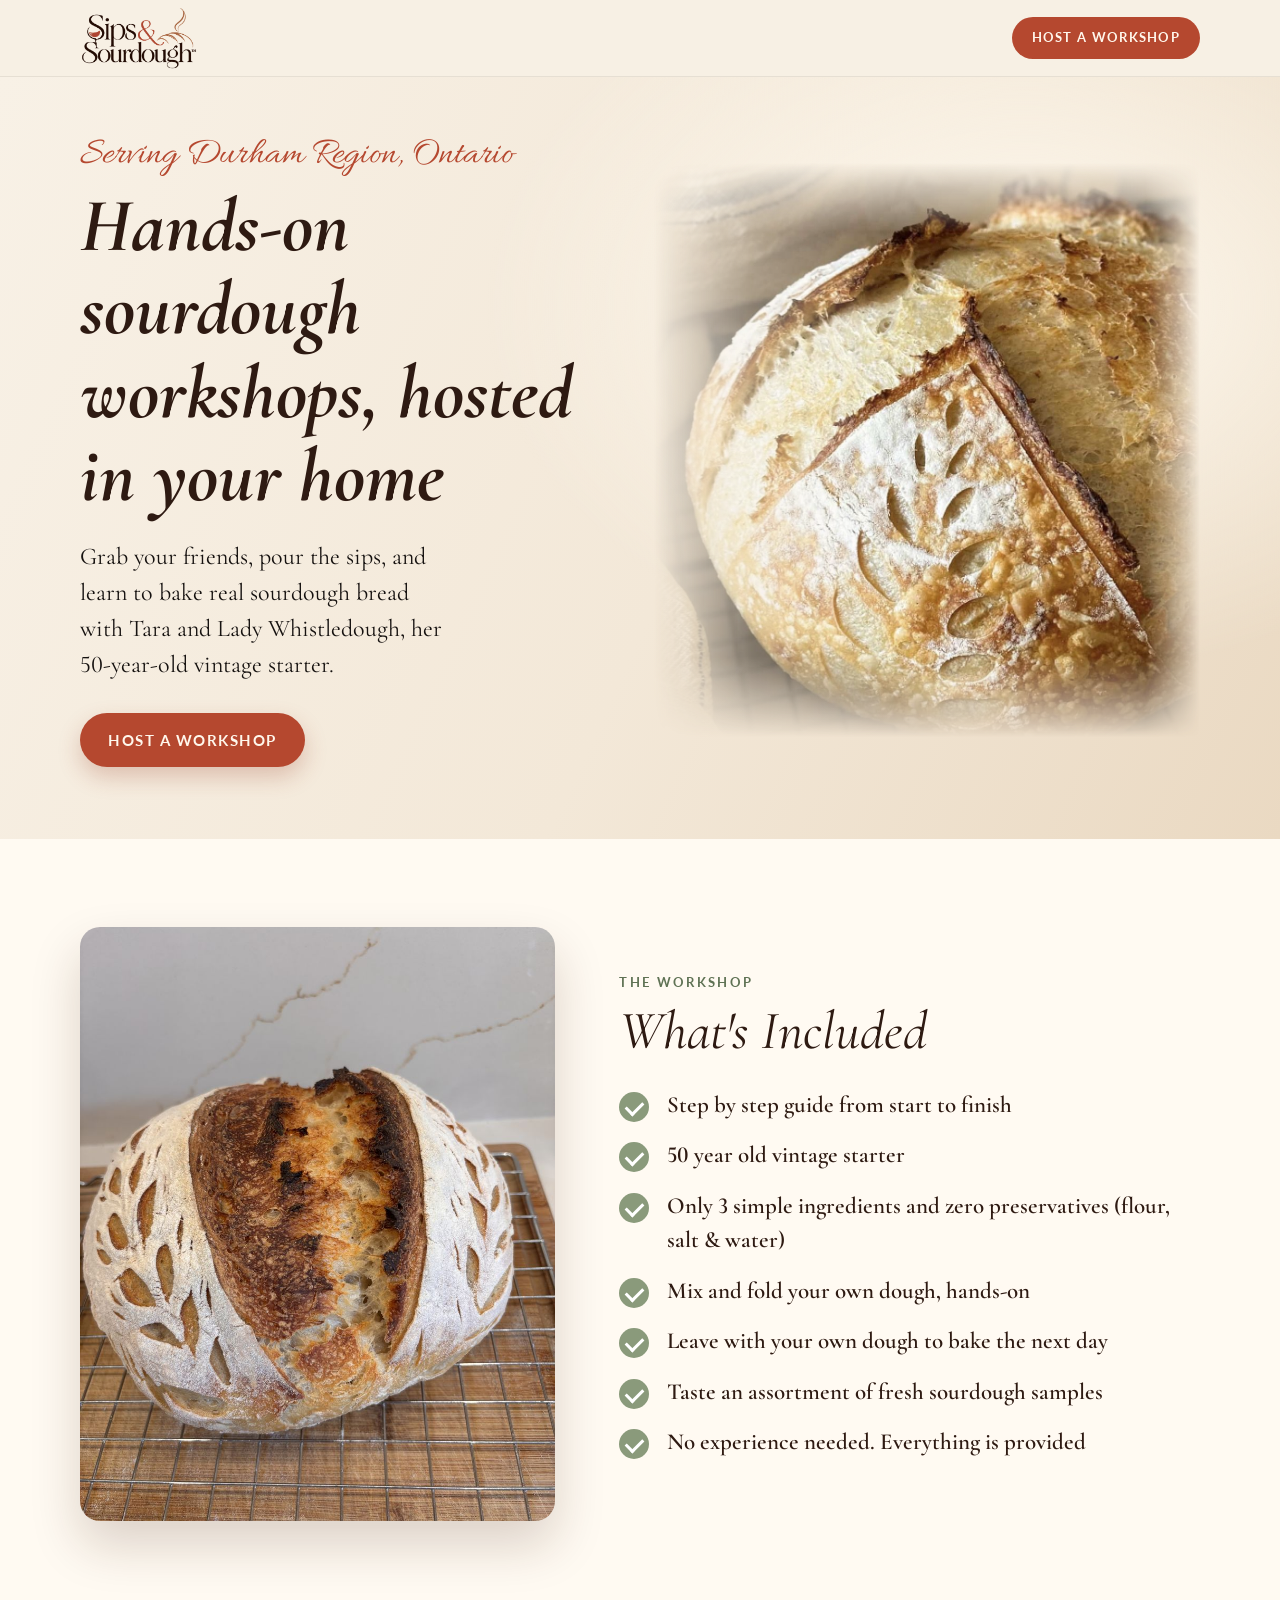
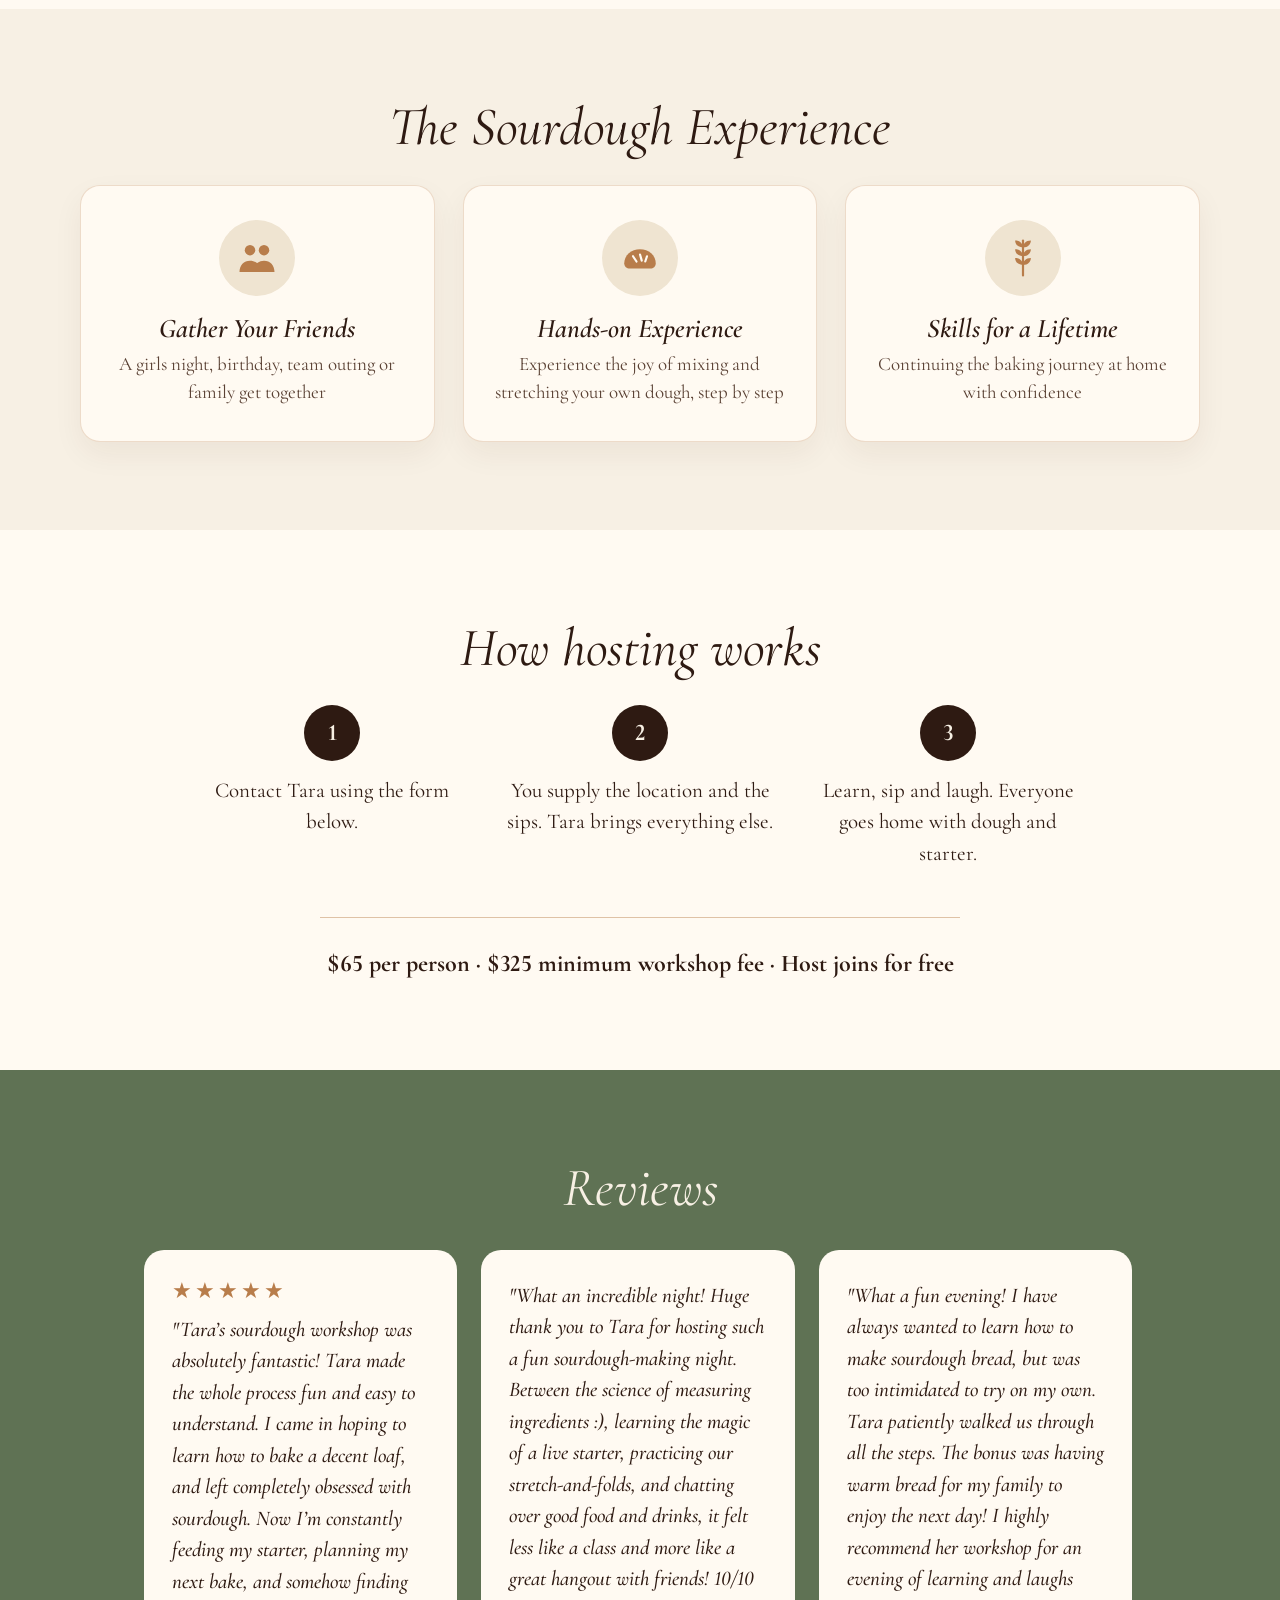
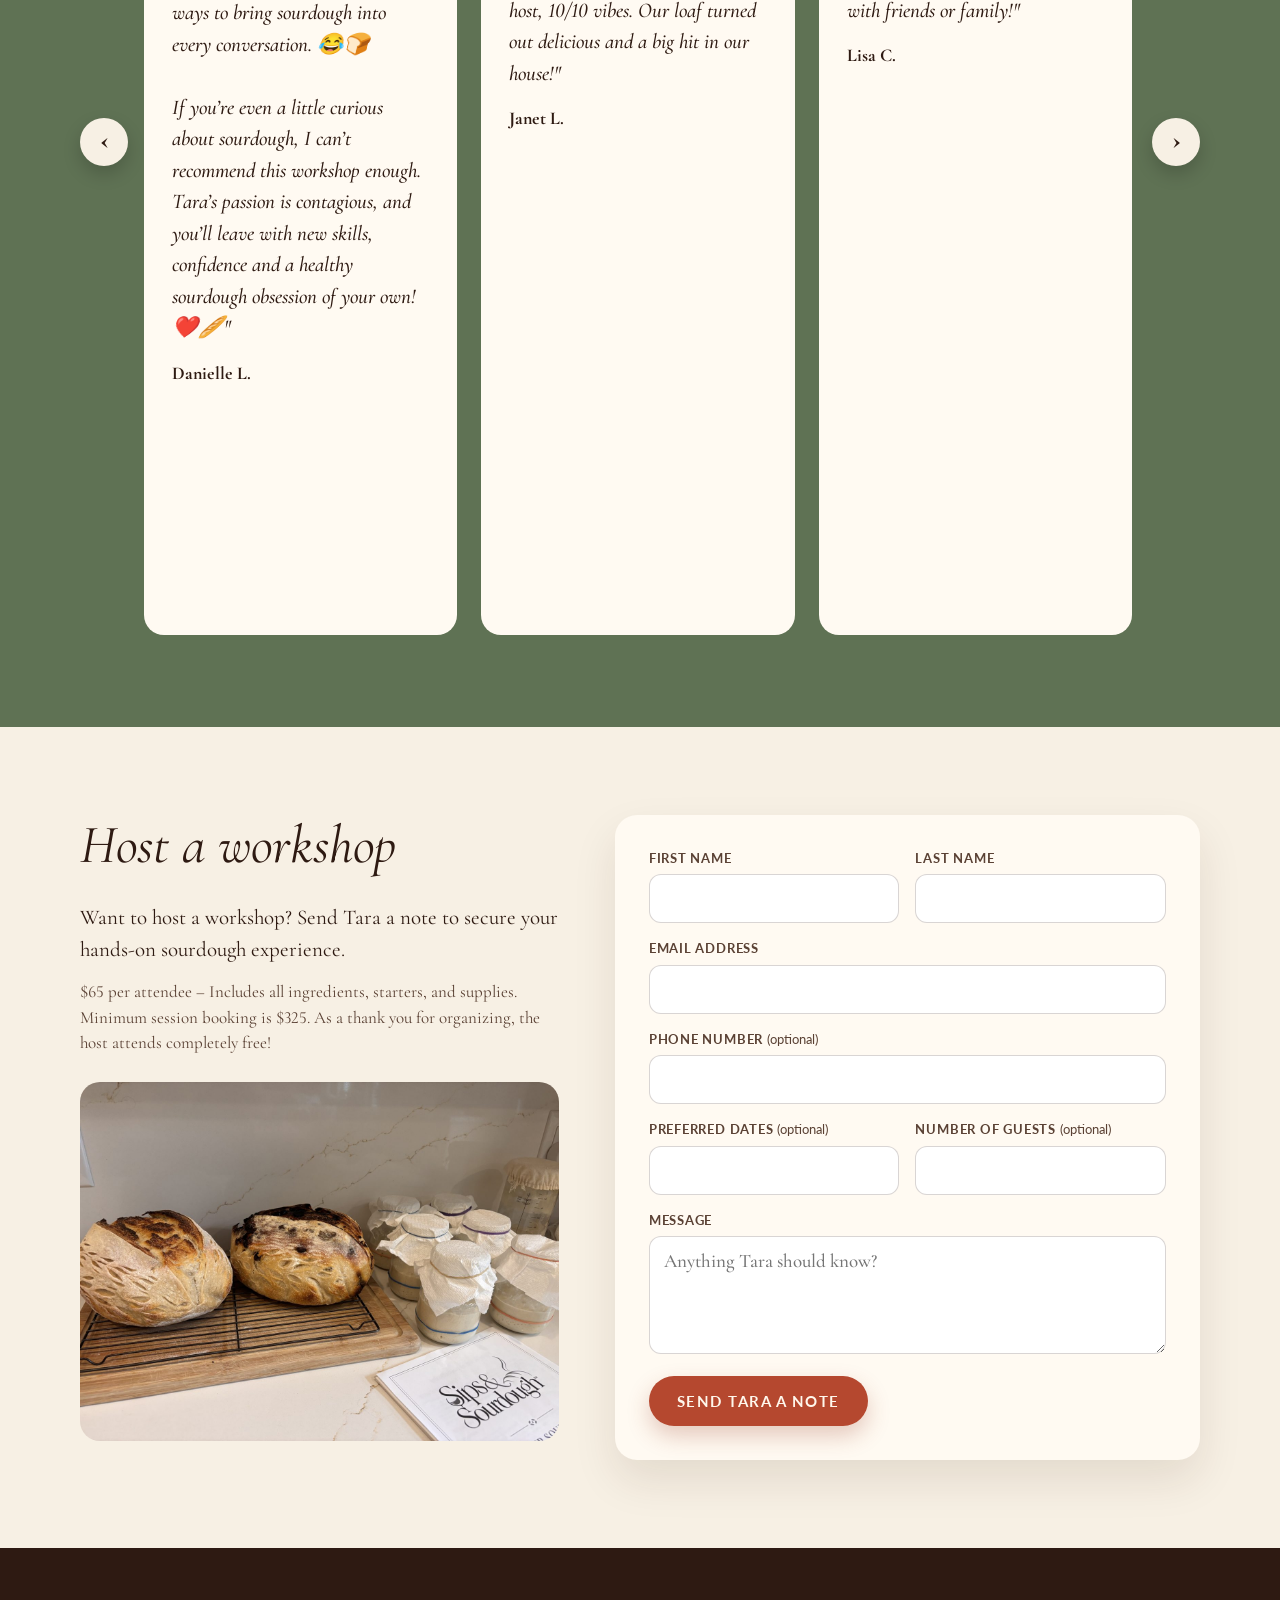
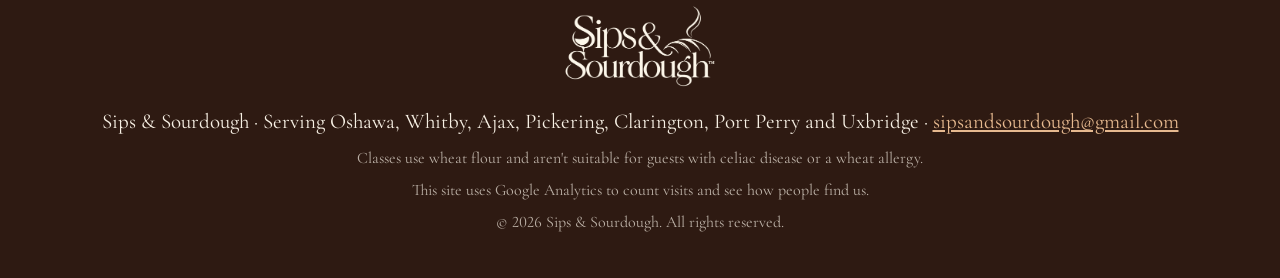
==== index.html @ df7e32af "Hero headline in bold Cormorant Garamond italic Co-Authored-By: Claude Opus 5.5 <noreply@anthropic.c" ====
<!doctype html>
<html lang="en-CA">
<head>
<meta charset="utf-8">
<meta name="viewport" content="width=device-width, initial-scale=1">
<title>Sips &amp; Sourdough | Sourdough Workshops in Durham Region, Ontario</title>
<meta name="description" content="Hands-on beginner sourdough workshops hosted in your home, serving Durham Region, Ontario. Gather your friends, pour the sips, and bake real sourdough with Tara and Lady Whistledough, her 50-year-old starter.">
<meta property="og:title" content="Sips & Sourdough">
<meta property="og:description" content="Hands-on sourdough workshops, hosted in your home. Serving Durham Region, Ontario.">
<meta property="og:image" content="https://sipsandsourdough.com/img/hero-loaf.jpg">
<!-- Google Analytics -->
<script async src="https://www.googletagmanager.com/gtag/js?id=G-RY17WYKV0E"></script>
<script>
  window.dataLayer = window.dataLayer || [];
  function gtag(){dataLayer.push(arguments);}
  gtag('js', new Date());
  gtag('config', 'G-RY17WYKV0E');
</script>
<link rel="icon" href="img/favicon.png">
<link rel="preconnect" href="https://fonts.googleapis.com">
<link rel="preconnect" href="https://fonts.gstatic.com" crossorigin>
<link href="https://fonts.googleapis.com/css2?family=Caveat:wght@600;700&family=Cormorant+Garamond:ital,wght@0,400;0,500;0,600;0,700;1,400;1,500;1,600;1,700&family=Lato:wght@400;700&family=Allura&family=Parisienne&display=swap" rel="stylesheet">
<link rel="stylesheet" href="style.css">
</head>
<body>

<header class="top">
  <div class="wrap top-in">
    <a href="#" class="brand"><img src="img/logo.png" alt="Sips &amp; Sourdough"></a>
    <a href="#host" class="btn btn-sm">Host a workshop</a>
  </div>
</header>

<main>
  <!-- Hero -->
  <section class="hero">
    <div class="wrap hero-in">
      <div class="hero-copy">
        <p class="script serving">Serving Durham Region, Ontario</p>
        <h1>Hands-on sourdough workshops, hosted in your home</h1>
        <p class="lede">Grab your friends, pour the sips, and learn to bake real sourdough bread with Tara and Lady Whistledough, her 50-year-old vintage starter.</p>
        <div class="hero-cta">
          <a href="#host" class="btn">Host a workshop</a>
        </div>
      </div>
      <div class="hero-photo">
        <img src="img/hero-loaf.jpg" alt="A scored sourdough loaf on a linen towel">
      </div>
    </div>
  </section>

  <!-- What's Included -->
  <section class="band">
    <div class="wrap split">
      <div class="split-photo"><img src="img/whats-included.jpg" alt="Freshly baked sourdough loaf with wheat scoring on a cooling rack" loading="lazy"></div>
      <div>
        <p class="kicker">The workshop</p>
        <h2>What's Included</h2>
        <ul class="checks">
          <li>Step by step guide from start to finish</li>
          <li>50 year old vintage starter</li>
          <li>Only 3 simple ingredients and zero preservatives (flour, salt &amp; water)</li>
          <li>Mix and fold your own dough, hands-on</li>
          <li>Leave with your own dough to bake the next day</li>
          <li>Taste an assortment of fresh sourdough samples</li>
          <li>No experience needed. Everything is provided</li>
        </ul>
      </div>
    </div>
  </section>

  <!-- The Sourdough Experience -->
  <section class="take">
    <div class="wrap">
      <h2 class="center">The Sourdough Experience</h2>
      <div class="cards">
        <article class="card">
          <div class="ico" aria-hidden="true">
            <svg viewBox="0 0 48 48"><circle cx="16" cy="15" r="6"/><circle cx="32" cy="15" r="6"/><path d="M4 40c0-8 5-13 12-13s12 5 12 13zM20 40c0-8 5-13 12-13s12 5 12 13z"/></svg>
          </div>
          <h3>Gather Your Friends</h3>
          <p>A girls night, birthday, team outing or family get together</p>
        </article>
        <article class="card">
          <div class="ico" aria-hidden="true">
            <svg viewBox="0 0 48 48"><path d="M6 30c0-9 8-16 18-16s18 7 18 16c0 4-3 6-6 6H12c-3 0-6-2-6-6z"/><path d="M16 22l4 6M24 20l2 7M32 22l-2 6" class="cut"/></svg>
          </div>
          <h3>Hands-on Experience</h3>
          <p>Experience the joy of mixing and stretching your own dough, step by step</p>
        </article>
        <article class="card">
          <div class="ico" aria-hidden="true">
            <svg viewBox="0 0 48 48"><path d="M24 4v40" class="cut"/><path d="M24 12c-6 0-9-4-9-8 6 0 9 4 9 8zm0 0c6 0 9-4 9-8-6 0-9 4-9 8zM24 22c-6 0-9-4-9-8 6 0 9 4 9 8zm0 0c6 0 9-4 9-8-6 0-9 4-9 8zM24 32c-6 0-9-4-9-8 6 0 9 4 9 8zm0 0c6 0 9-4 9-8-6 0-9 4-9 8z"/></svg>
          </div>
          <h3>Skills for a Lifetime</h3>
          <p>Continuing the baking journey at home with confidence</p>
        </article>
      </div>
    </div>
  </section>

  <!-- How hosting works -->
  <section class="band">
    <div class="wrap">
      <h2 class="center">How hosting works</h2>
      <ol class="steps steps-3">
        <li><span class="n">1</span><p>Contact Tara using the form below.</p></li>
        <li><span class="n">2</span><p>You supply the location and the sips. Tara brings everything else.</p></li>
        <li><span class="n">3</span><p>Learn, sip and laugh. Everyone goes home with dough and starter.</p></li>
      </ol>
      <p class="price-line">$65 per person · $325 minimum workshop fee · Host joins for free</p>
    </div>
  </section>

  <!-- Reviews -->
  <section class="reviews">
    <div class="wrap">
      <h2 class="center">Reviews</h2>
      <div class="carousel">
        <button class="car-btn prev" type="button" aria-label="Previous reviews">&#8249;</button>
        <div class="quotes" tabindex="0" aria-label="Reviews, scroll sideways for more">
          <figure><div class="stars" role="img" aria-label="5 out of 5 stars">★★★★★</div><blockquote>"Tara’s sourdough workshop was absolutely fantastic! Tara made the whole process fun and easy to understand. I came in hoping to learn how to bake a decent loaf, and left completely obsessed with sourdough. Now I’m constantly feeding my starter, planning my next bake, and somehow finding ways to bring sourdough into every conversation. 😂🍞<br><br>If you’re even a little curious about sourdough, I can’t recommend this workshop enough. Tara’s passion is contagious, and you’ll leave with new skills, confidence and a healthy sourdough obsession of your own! ❤️🥖"</blockquote><figcaption>Danielle L.</figcaption></figure>
          <figure><blockquote>"What an incredible night! Huge thank you to Tara for hosting such a fun sourdough-making night. Between the science of measuring ingredients :), learning the magic of a live starter, practicing our stretch-and-folds, and chatting over good food and drinks, it felt less like a class and more like a great hangout with friends! 10/10 host, 10/10 vibes. Our loaf turned out delicious and a big hit in our house!"</blockquote><figcaption>Janet L.</figcaption></figure>
          <figure><blockquote>"What a fun evening! I have always wanted to learn how to make sourdough bread, but was too intimidated to try on my own. Tara patiently walked us through all the steps. The bonus was having warm bread for my family to enjoy the next day! I highly recommend her workshop for an evening of learning and laughs with friends or family!"</blockquote><figcaption>Lisa C.</figcaption></figure>
          <figure><blockquote>"Tara introduced me to sourdough, and now I’m officially hooked! 🍞❤️ I’ve never been someone who particularly enjoyed cooking or baking, but Tara has a way of making sourdough feel easy, approachable, and so much fun! I recently had Tara host a Sips &amp; Sourdough workshop for my VW friends, and she was absolutely fantastic! She was knowledgeable, patient, engaging, and made the entire experience enjoyable for everyone. We learned so much, had lots of laughs, and left feeling excited to get baking! I can’t say enough great things about Tara and her workshops. If you’re looking for a fun, unique experience with friends, I highly recommend Sips &amp; Sourdough! Whether you’re a complete beginner or already love baking, Tara makes it an experience you won’t forget. Thank you, Tara, for introducing me to a new passion and sharing your love of sourdough with us! 💕🥖"</blockquote><figcaption>Jen K.</figcaption></figure>
          <figure><blockquote>"Tara is an amazing instructor, and taught us very well how to make sourdough bread!! She came to my house very well prepared with all the necessary ingredients, and was super patient walking us through the steps. To make it even better, we all loved the outcome of our sourdough bread! I will be making this weekly now. No more store bought bread! Thank you so much Tara!!"</blockquote><figcaption>Nadine G.</figcaption></figure>
        </div>
        <button class="car-btn next" type="button" aria-label="Next reviews">&#8250;</button>
      </div>
    </div>
  </section>

  <!-- Contact -->
  <section class="host" id="host">
    <div class="wrap host-in">
      <div class="host-copy">
        <h2>Host a workshop</h2>
        <p>Want to host a workshop? Send Tara a note to secure your hands-on sourdough experience.</p>
        <p class="fine">$65 per attendee – Includes all ingredients, starters, and supplies. Minimum session booking is $325. As a thank you for organizing, the host attends completely free!</p>
        <img class="host-photo" src="img/loaves-and-starters.jpg" alt="Two fresh sourdough loaves on a cooling rack beside jars of starter and a Sips &amp; Sourdough booklet" loading="lazy">
      </div>
      <form class="form" action="https://formsubmit.co/sipsandsourdough@gmail.com" method="POST">
        <input type="hidden" name="_subject" value="New workshop request from the website">
        <input type="hidden" name="_template" value="table">
        <input type="hidden" name="_next" value="https://sipsandsourdough.com/thanks.html">
        <input type="text" name="_honey" class="hp" tabindex="-1" autocomplete="off">
        <div class="row">
          <label>First name<input name="First name" maxlength="50" required autocomplete="given-name"></label>
          <label>Last name<input name="Last name" maxlength="50" required autocomplete="family-name"></label>
        </div>
        <label>Email address<input type="email" name="email" maxlength="100" required autocomplete="email"></label>
        <label><span>Phone number <em>(optional)</em></span><input type="tel" name="Phone" maxlength="20" autocomplete="tel"></label>
        <div class="row">
          <label><span>Preferred dates <em>(optional)</em></span><input type="text" name="Preferred dates" maxlength="100"></label>
          <label><span>Number of guests <em>(optional)</em></span><input type="text" name="Guests" maxlength="20" inputmode="numeric"></label>
        </div>
        <label>Message<textarea name="Message" maxlength="1000" rows="4" placeholder="Anything Tara should know?"></textarea></label>
        <button class="btn" type="submit">Send Tara a note</button>
      </form>
    </div>
  </section>
</main>

<footer class="foot">
  <div class="wrap foot-in">
    <img src="img/logo.png" alt="Sips &amp; Sourdough" class="foot-logo">
    <p>Sips &amp; Sourdough · Serving Oshawa, Whitby, Ajax, Pickering, Clarington, Port Perry and Uxbridge · <a href="mailto:sipsandsourdough@gmail.com">sipsandsourdough@gmail.com</a></p>
    <p class="fine">Classes use wheat flour and aren't suitable for guests with celiac disease or a wheat allergy.</p>
    <p class="fine">This site uses Google Analytics to count visits and see how people find us.</p>
    <p class="fine">© 2026 Sips &amp; Sourdough. All rights reserved.</p>
  </div>
</footer>

<script>
(function () {
  var track = document.querySelector('.quotes');
  if (!track) return;
  var prev = document.querySelector('.car-btn.prev'), next = document.querySelector('.car-btn.next');
  function step() { return track.clientWidth + 24; }
  function atEnd() { return track.scrollLeft + track.clientWidth >= track.scrollWidth - 4; }
  function go(dir) {
    if (dir > 0 && atEnd()) track.scrollTo({ left: 0, behavior: 'smooth' });
    else if (dir < 0 && track.scrollLeft <= 4) track.scrollTo({ left: track.scrollWidth, behavior: 'smooth' });
    else track.scrollBy({ left: dir * step(), behavior: 'smooth' });
  }
  prev.addEventListener('click', function () { go(-1); });
  next.addEventListener('click', function () { go(1); });

  // Gentle auto-advance; pauses while someone is reading or touching it
  if (window.matchMedia('(prefers-reduced-motion: reduce)').matches) return;
  var paused = false, timer = setInterval(function () { if (!paused && !document.hidden) go(1); }, 15000);
  var box = track.parentNode;
  ['mouseenter', 'focusin', 'touchstart'].forEach(function (e) { box.addEventListener(e, function () { paused = true; }, { passive: true }); });
  ['mouseleave', 'focusout'].forEach(function (e) { box.addEventListener(e, function () { paused = false; }); });
  box.addEventListener('touchend', function () { setTimeout(function () { paused = false; }, 8000); }, { passive: true });
})();
</script>

</body>
</html>
---- style.css ----
:root {
  --cream: #f7f0e4;
  --cream-deep: #efe4d1;
  --paper: #fffaf2;
  --choc: #2e1a12;
  --choc-soft: #5a4134;
  --terracotta: #b5482f;
  --terracotta-dark: #963a25;
  --copper: #b87d4b;
  --sage: #8a9a7b;
  --sage-deep: #5f7254;
  --serif: "Cormorant Garamond", Georgia, serif;
  --ink: #161210;
  --body: "Cormorant Garamond", Georgia, serif;
  --sans: "Lato", system-ui, sans-serif;
}
* { margin: 0; padding: 0; box-sizing: border-box; }
html { scroll-behavior: smooth; }
body { background: var(--cream); color: var(--choc); font-family: var(--body); font-size: 21px; line-height: 1.5; -webkit-font-smoothing: antialiased; font-variant-numeric: lining-nums; }
img { display: block; max-width: 100%; }
a { color: var(--terracotta); }
.wrap { width: min(1120px, 100% - 32px); margin-inline: auto; }

h1, h2, h3 { font-family: var(--serif); line-height: 1.1; color: var(--choc); }
h1 { font-family: "Cormorant Garamond", Georgia, serif; font-size: clamp(44px, 6.9vw, 76px); font-weight: 700; font-style: italic; letter-spacing: 0; }
h2 { font-size: clamp(38px, 5vw, 54px); font-weight: 400; font-style: italic; margin-bottom: 28px; }
h3 { font-size: 27px; font-weight: 600; font-style: italic; margin-bottom: 6px; }
.center { text-align: center; }
.kicker { font-family: var(--sans); font-weight: 700; font-size: 13px; letter-spacing: .18em; text-transform: uppercase; color: var(--sage-deep); margin-bottom: 8px; }
.script { font-family: "Parisienne", cursive; font-size: clamp(30px, 4vw, 40px); color: var(--terracotta); line-height: 1.2; margin-bottom: 6px; }
.fine { font-size: 17px; color: var(--choc-soft); }

.btn { display: inline-block; font-family: var(--sans); font-weight: 700; font-size: 15px; letter-spacing: .1em; text-transform: uppercase; text-decoration: none;
  background: var(--terracotta); color: #fff7ec; padding: 16px 28px; border-radius: 999px; border: 0; cursor: pointer;
  box-shadow: 0 10px 22px rgba(150,58,37,.25); transition: background .2s, transform .2s; }
.btn:hover { background: var(--terracotta-dark); transform: translateY(-1px); }
.btn-sm { padding: 11px 20px; font-size: 13px; box-shadow: none; }

/* header */
.top { position: sticky; top: 0; z-index: 10; background: rgba(247,240,228,.92); backdrop-filter: blur(8px); border-bottom: 1px solid rgba(46,26,18,.08); }
.top-in { display: flex; align-items: center; justify-content: space-between; height: 76px; }
.brand img { height: 64px; width: auto; }

/* hero */
.hero { background:
  radial-gradient(ellipse 60% 70% at 80% 30%, rgba(255,250,240,.95), rgba(255,250,240,0) 70%),
  linear-gradient(115deg, #f8f1e6 0%, #f3e8d8 55%, #ead9c2 100%); padding: 56px 0 72px; }
.hero-in { display: grid; grid-template-columns: 1.05fr 1fr; gap: 56px; align-items: center; }
.hero h1 { margin-bottom: 20px; }
.lede { font-size: 24px; font-weight: 400; color: var(--ink); max-width: 34ch; margin-bottom: 30px; }
.hero-cta { display: flex; align-items: center; gap: 18px; flex-wrap: wrap; }
.price-chip { font-family: var(--sans); font-size: 15px; color: var(--choc-soft); letter-spacing: .04em; }
.price-chip b { font-family: var(--serif); font-size: 26px; color: var(--terracotta); margin-right: 4px; }
.hero-photo img { width: 100%; aspect-ratio: 1 / 1.05; object-fit: cover; border-radius: 220px 220px 24px 24px; box-shadow: 0 30px 60px rgba(60,30,10,.22); }

/* bands */
.band, .take, .reviews, .host { padding: 88px 0; }
.band { background: var(--paper); }
.split { display: grid; grid-template-columns: .9fr 1.1fr; gap: 64px; align-items: center; }
.split-photo img { width: 100%; aspect-ratio: 4 / 5; object-fit: cover; border-radius: 20px; box-shadow: 0 24px 50px rgba(60,30,10,.18); }
.checks { list-style: none; }
.checks li { position: relative; padding-left: 48px; margin-bottom: 16px; font-size: 23px; font-weight: 600; }
.checks li::before { content: ""; position: absolute; left: 0; top: 4px; width: 30px; height: 30px; border-radius: 50%; background: var(--sage); }
.checks li::after { content: ""; position: absolute; left: 10px; top: 10px; width: 8px; height: 14px; border: solid #fff; border-width: 0 3px 3px 0; transform: rotate(45deg); }

/* take-home cards */
.cards { display: grid; grid-template-columns: repeat(3, 1fr); gap: 28px; }
.card { background: var(--paper); border-radius: 20px; padding: 34px 28px; text-align: center; border: 1px solid rgba(184,125,75,.25); box-shadow: 0 12px 30px rgba(60,30,10,.06); }
.card p { font-size: 19px; color: var(--choc-soft); }
.ico { width: 76px; height: 76px; margin: 0 auto 18px; border-radius: 50%; background: var(--cream-deep); display: grid; place-items: center; }
.ico svg { width: 42px; height: 42px; fill: var(--copper); }
.ico svg .cut { fill: none; stroke: var(--paper); stroke-width: 2.5; stroke-linecap: round; }
.ico svg path[d^="M24 4v40"] { stroke: var(--copper); }

/* steps */
.steps { list-style: none; display: grid; grid-template-columns: repeat(4, 1fr); gap: 24px; counter-reset: s; }
.steps li { text-align: center; padding: 0 6px; }
.steps .n { display: inline-grid; place-items: center; width: 56px; height: 56px; border-radius: 50%; background: var(--choc); color: var(--cream);
  font-family: var(--serif); font-weight: 700; font-size: 24px; margin-bottom: 14px; }
.steps p { font-size: 19px; color: var(--choc-soft); }
.pricing { margin: 56px auto 0; display: flex; align-items: center; justify-content: center; gap: 28px; flex-wrap: wrap; text-align: left; }
.pricing p { font-family: var(--serif); font-size: 26px; font-weight: 700; line-height: 1.3; }
.pricing p span { font-family: var(--body); font-size: 19px; font-weight: 500; color: var(--choc-soft); }
.badge { width: 132px; height: 132px; border-radius: 50%; background: var(--terracotta); color: #fff7ec; display: flex; flex-direction: column; align-items: center; justify-content: center;
  transform: rotate(-6deg); box-shadow: 0 14px 28px rgba(120,40,20,.3); outline: 5px solid rgba(181,72,47,.22); outline-offset: 5px; }
.badge .p { font-family: var(--serif); font-weight: 800; font-size: 48px; line-height: 1; }
.badge .t { font-family: var(--sans); font-weight: 700; font-size: 12px; letter-spacing: .16em; text-transform: uppercase; margin-top: 4px; }

/* reviews */
.reviews { background: var(--sage-deep); }
.reviews h2, .reviews .kicker { color: var(--cream); }
.quotes { display: grid; grid-template-columns: repeat(3, 1fr); gap: 24px; }
.quotes figure { background: var(--paper); border-radius: 20px; padding: 30px 28px; }
.quotes blockquote { font-size: 21px; font-style: italic; font-weight: 500; margin-bottom: 16px; }
.quotes figcaption { font-family: var(--serif); font-weight: 700; font-size: 18px; }
.sample { display: inline-block; margin-left: 8px; font-family: var(--sans); font-size: 11px; font-weight: 700; letter-spacing: .12em; text-transform: uppercase;
  color: var(--terracotta); border: 1px solid var(--terracotta); border-radius: 999px; padding: 2px 8px; vertical-align: middle; }

/* contact */
.host-in { display: grid; grid-template-columns: .9fr 1.1fr; gap: 56px; align-items: start; }
.host-copy p { margin-bottom: 14px; }
.host-photo { margin-top: 26px; width: 100%; aspect-ratio: 4 / 3; object-fit: cover; border-radius: 20px; }
.form { background: var(--paper); border-radius: 22px; padding: 34px; box-shadow: 0 20px 44px rgba(60,30,10,.1); display: grid; gap: 16px; }
.form .row { display: grid; grid-template-columns: 1fr 1fr; gap: 16px; }
.form label { display: grid; gap: 6px; font-family: var(--sans); font-size: 13px; font-weight: 700; letter-spacing: .06em; text-transform: uppercase; color: var(--choc-soft); }
.form label em { font-style: normal; font-weight: 400; text-transform: none; letter-spacing: 0; }
.form input, .form textarea { font: 500 19px var(--body); color: var(--choc); background: #fff; border: 1px solid rgba(46,26,18,.18); border-radius: 12px; padding: 12px 14px; width: 100%; }
.form input:focus, .form textarea:focus { outline: 2px solid var(--copper); border-color: transparent; }
.form .btn { justify-self: start; margin-top: 6px; }
.hp { display: none; }

/* footer */
.foot { background: var(--choc); color: var(--cream); padding: 56px 0 44px; text-align: center; }
.foot a { color: #e6b98f; }
.foot-logo { height: 84px; width: auto; margin: 0 auto 18px; filter: brightness(0) invert(.94) sepia(.2); }
.foot .fine { color: rgba(247,240,228,.7); margin-top: 8px; font-size: 16px; }

/* thanks page */
.thanks { min-height: 100vh; display: grid; place-items: center; text-align: center; padding: 40px 16px; }
.thanks img { height: 90px; width: auto; margin: 0 auto 20px; }
.thanks p { margin: 12px 0 26px; }

@media (max-width: 860px) {
  body { font-size: 19px; }
  .hero { padding: 32px 0 56px; }
  .hero-in, .split, .host-in { grid-template-columns: 1fr; gap: 36px; }
  .hero-photo { order: -1; }
  .hero-photo img { aspect-ratio: 4 / 3; border-radius: 140px 140px 20px 20px; }
  .split-photo img { aspect-ratio: 4 / 3; }
  .cards, .quotes { grid-template-columns: 1fr; }
  .steps { grid-template-columns: 1fr 1fr; gap: 32px 16px; }
  .band, .take, .reviews, .host { padding: 64px 0; }
  .brand img { height: 46px; }
  .top-in { height: 64px; }
}
@media (max-width: 480px) {
  .steps { grid-template-columns: 1fr; }
  .form { padding: 22px; }
  .form .row { grid-template-columns: 1fr; }
}
.steps-3 { grid-template-columns: repeat(3, 1fr); max-width: 900px; margin-inline: auto; }
.steps-3 p { font-size: 21px; color: var(--choc); }
.take .pricing { margin-top: 48px; }
.quotes figcaption .sample { margin: 0 8px 0 0; }
@media (max-width: 860px) { .steps-3 { grid-template-columns: 1fr; } }
.price-line { max-width: 640px; margin: 48px auto 0; padding-top: 28px; border-top: 1px solid rgba(184,125,75,.45); text-align: center;
  font-family: var(--serif); font-weight: 700; font-size: 24px; color: var(--choc); }
/* reviews carousel */
.carousel { position: relative; display: flex; align-items: center; gap: 16px; }
.carousel .quotes { flex: 1; min-width: 0; display: flex; gap: 24px; overflow-x: auto; scroll-snap-type: x mandatory; scrollbar-width: none; padding: 4px 2px; }
.carousel .quotes::-webkit-scrollbar { display: none; }
.carousel .quotes:focus-visible { outline: 2px solid var(--cream); outline-offset: 4px; border-radius: 22px; }
.carousel .quotes figure { flex: 0 0 calc((100% - 48px) / 3); scroll-snap-align: start; }
.car-btn { flex: none; width: 48px; height: 48px; border-radius: 50%; border: 0; cursor: pointer; background: var(--cream); color: var(--choc);
  font: 700 30px/1 var(--serif); display: grid; place-items: center; padding-bottom: 4px; box-shadow: 0 8px 18px rgba(0,0,0,.18); transition: background .2s, transform .2s; }
.car-btn:hover { background: #fff; transform: scale(1.06); }
@media (max-width: 860px) {
  .carousel .quotes figure { flex-basis: calc((100% - 24px) / 2); }
}
@media (max-width: 600px) {
  .carousel { gap: 8px; }
  .car-btn { width: 38px; height: 38px; font-size: 24px; }
  .carousel .quotes figure { flex-basis: 100%; }
}
.carousel .quotes figure { display: flex; flex-direction: column; }
.carousel .quotes blockquote { flex: 1; }
/* hero photo fades into the text side */
.hero-photo img { border-radius: 0; box-shadow: none; aspect-ratio: 1 / 1.05;
  -webkit-mask-image: linear-gradient(to right, transparent 0%, rgba(0,0,0,.55) 18%, #000 42%, #000 90%, transparent 100%), linear-gradient(to bottom, transparent 0%, #000 12%, #000 86%, transparent 100%);
  -webkit-mask-composite: source-in; mask-image: linear-gradient(to right, transparent 0%, rgba(0,0,0,.55) 18%, #000 42%, #000 90%, transparent 100%), linear-gradient(to bottom, transparent 0%, #000 12%, #000 86%, transparent 100%); mask-composite: intersect; }
.hero-in { gap: 0; }
.hero-copy { position: relative; z-index: 1; padding-right: 24px; }
@media (max-width: 860px) {
  .hero-photo img { aspect-ratio: 4 / 3; border-radius: 0;
    -webkit-mask-image: linear-gradient(to top, transparent 0%, rgba(0,0,0,.55) 18%, #000 45%); mask-image: linear-gradient(to top, transparent 0%, rgba(0,0,0,.55) 18%, #000 45%); }
  .hero-in { gap: 0; }
  .hero-copy { padding-right: 0; margin-top: -24px; }
  .hero { padding-top: 0; }
  .hero-photo { margin-inline: -16px; }
}
.quotes .stars { color: var(--copper); font-size: 22px; letter-spacing: 3px; line-height: 1; margin-bottom: 12px; }
.carousel .quotes blockquote { flex: 0 0 auto; }

.script.serving { font-family: "Allura", cursive; font-size: clamp(30px, 3.8vw, 38px); }
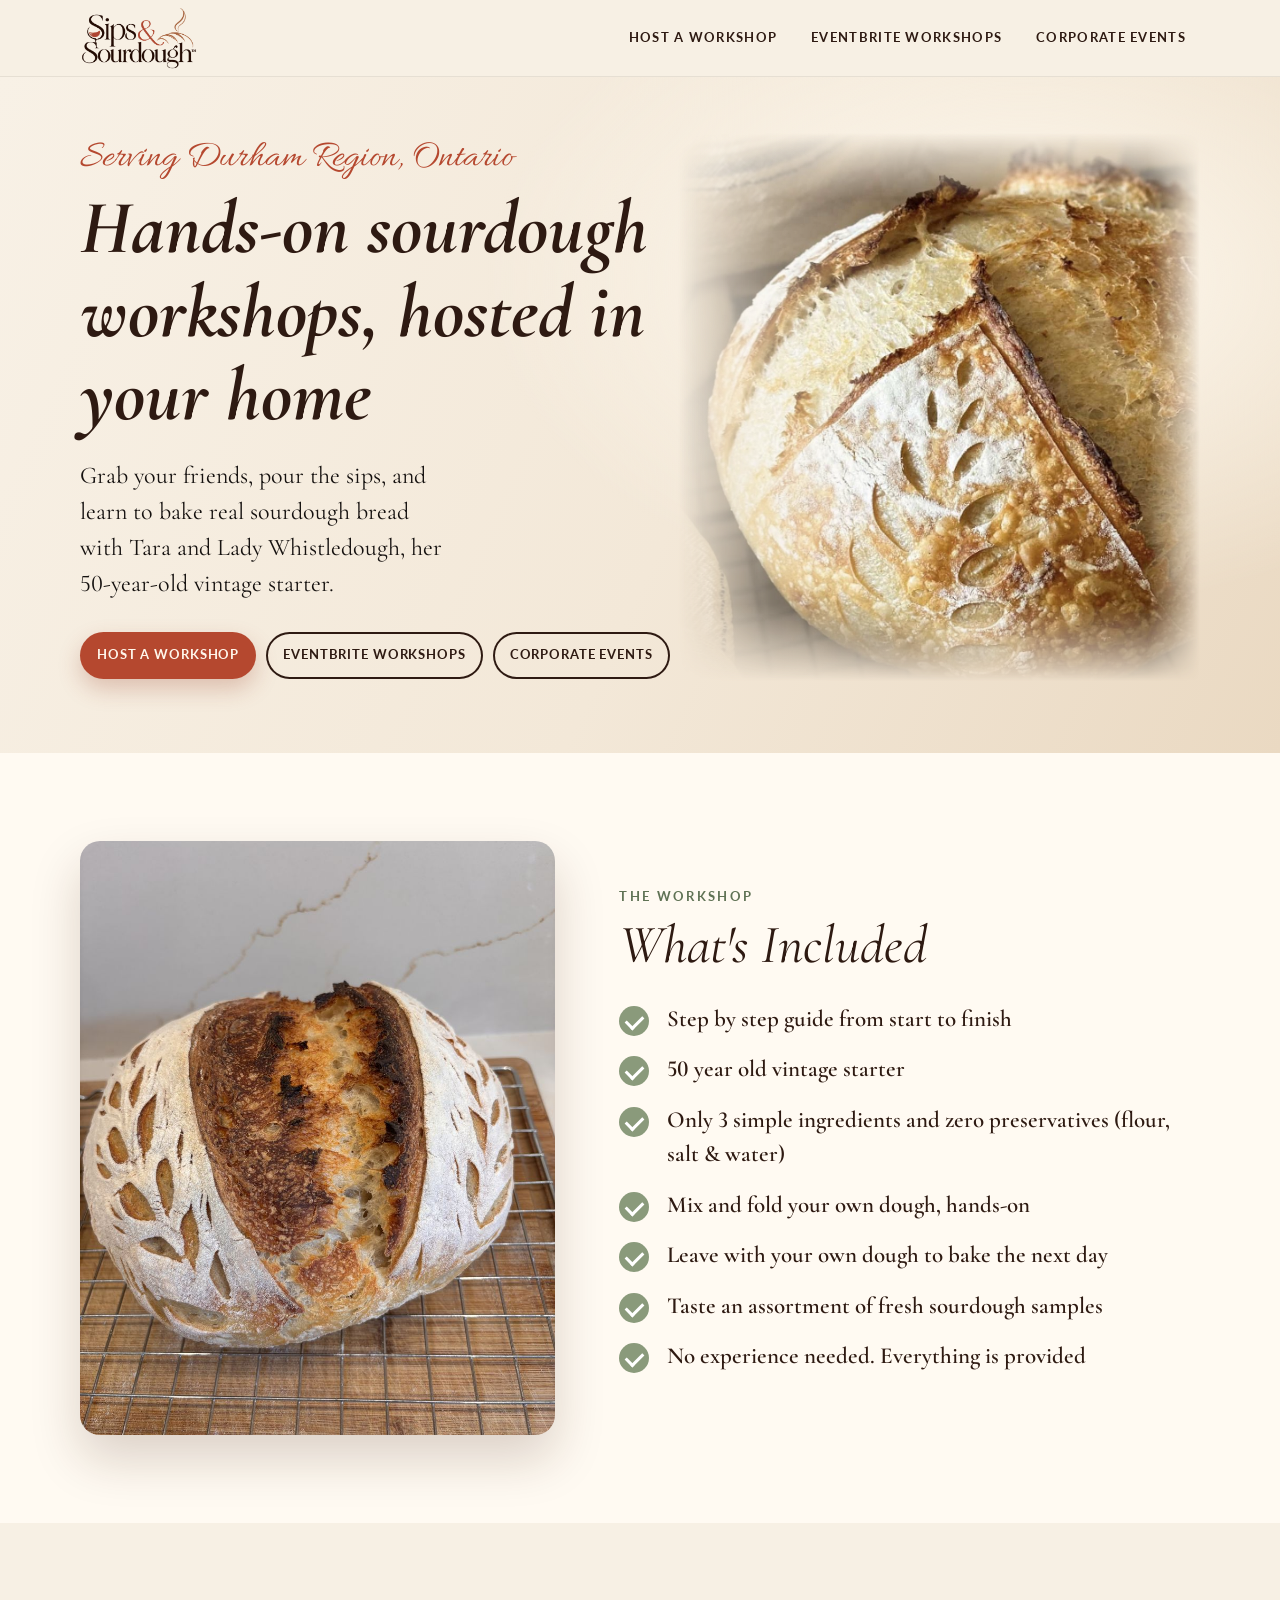
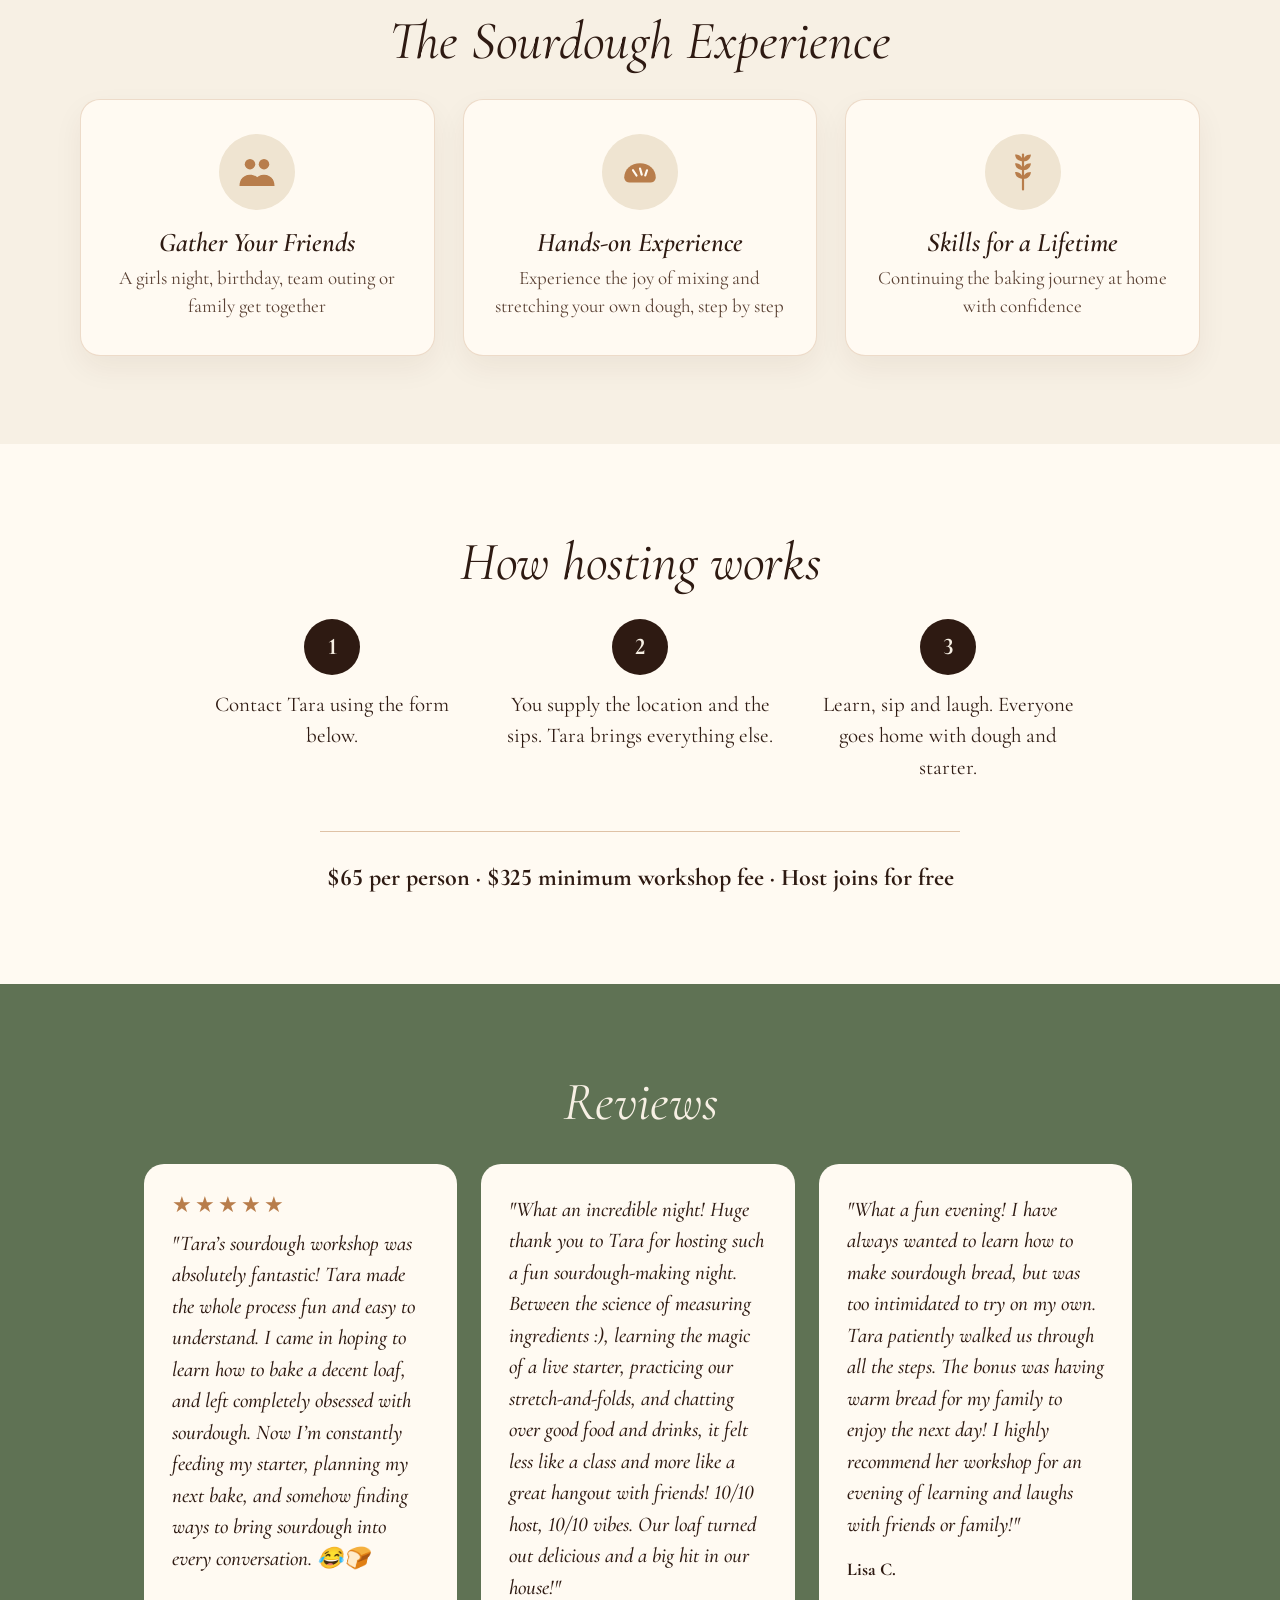
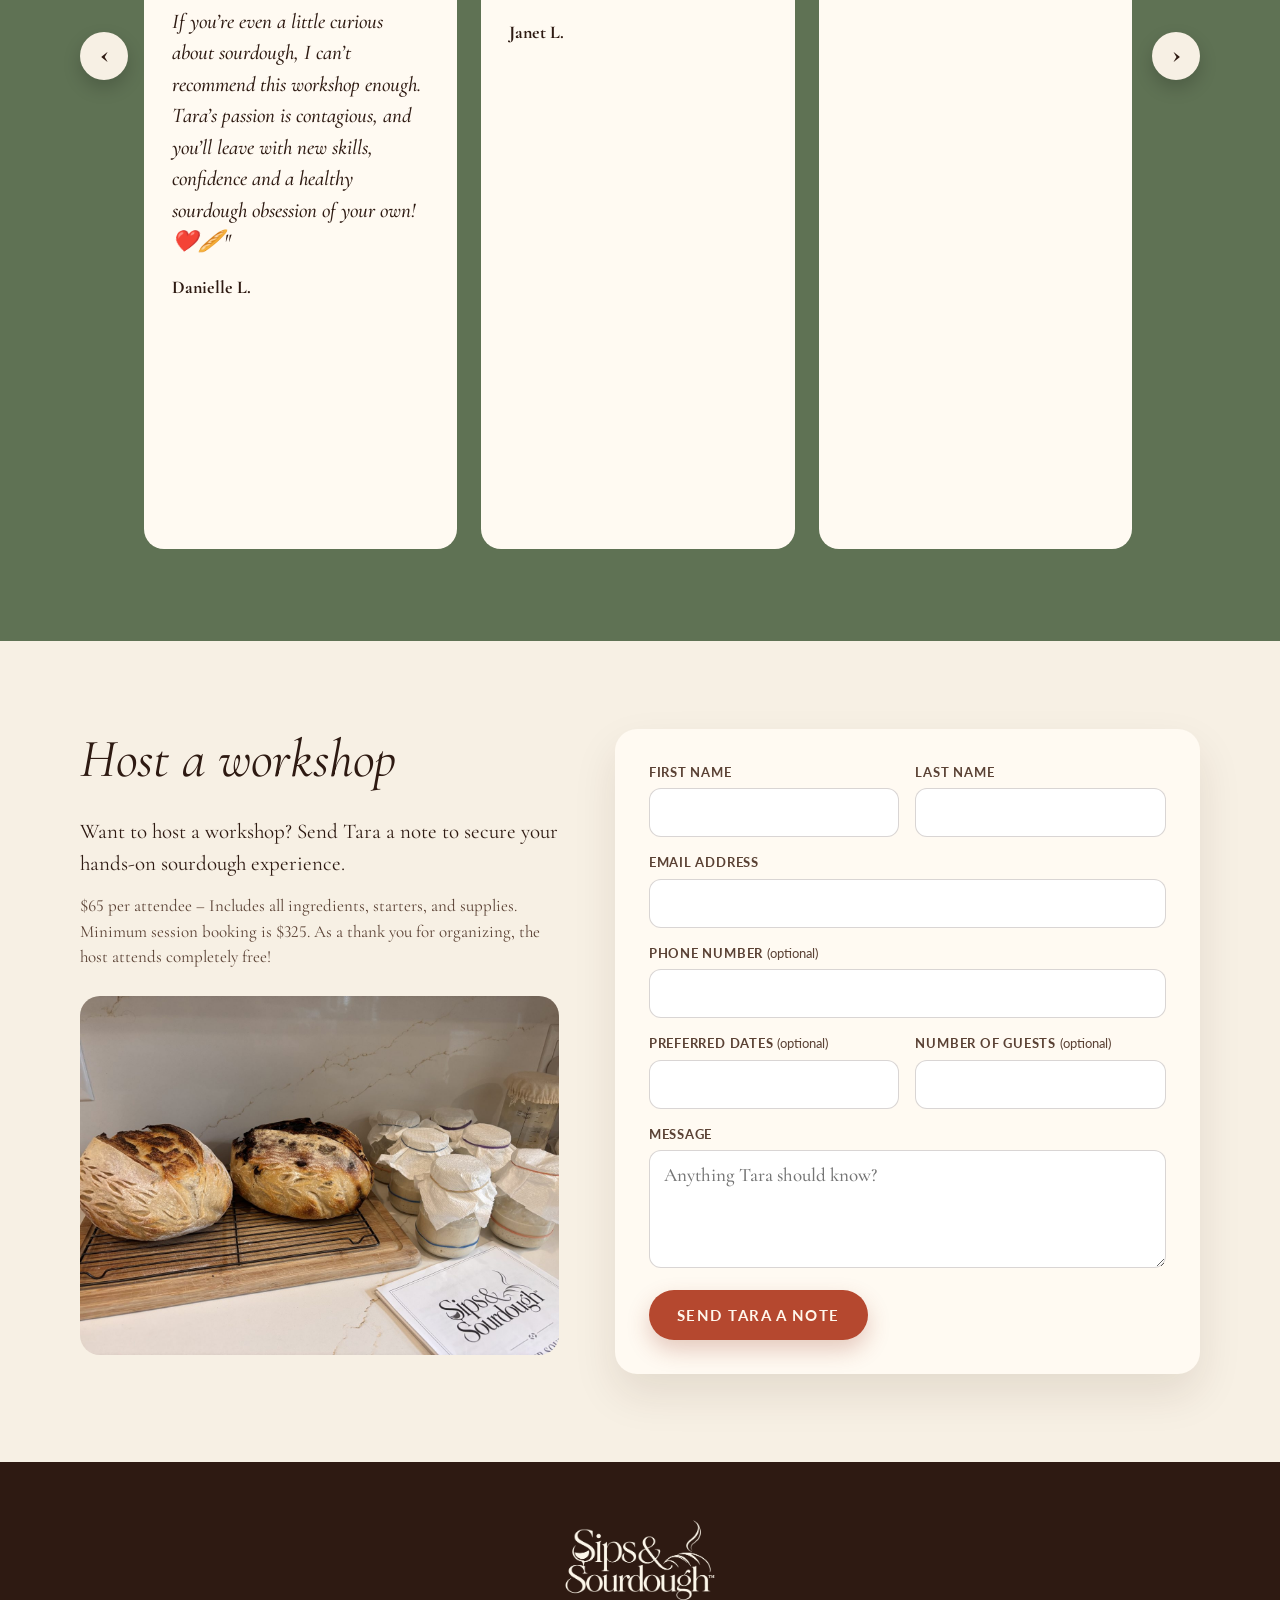
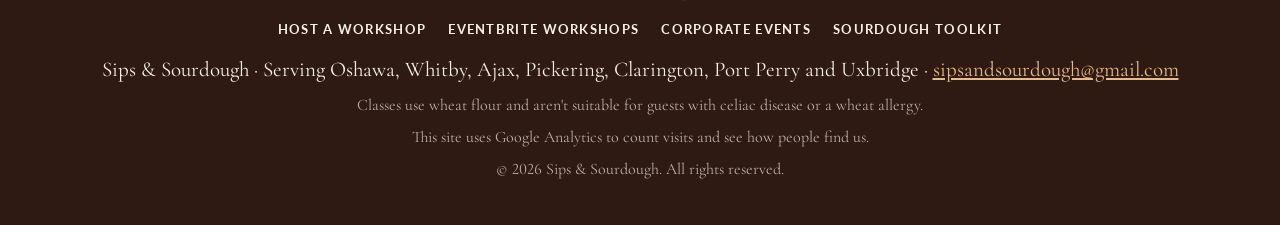
==== commit fce7caa6: "Add Eventbrite Workshops, Corporate Events and Sourdough Toolkit pages Main page gets a three-link m" ====
--- a/index.html
+++ b/index.html
@@ -26,8 +26,12 @@
 
 <header class="top">
   <div class="wrap top-in">
-    <a href="#" class="brand"><img src="img/logo.png" alt="Sips &amp; Sourdough"></a>
-    <a href="#host" class="btn btn-sm">Host a workshop</a>
+    <a href="index.html" class="brand"><img src="img/logo.png" alt="Sips &amp; Sourdough"></a>
+    <nav class="nav" aria-label="Main">
+      <a href="index.html#host">Host<span class="long"> a Workshop</span></a>
+      <a href="workshops.html">Eventbrite<span class="long"> Workshops</span></a>
+      <a href="corporate.html">Corporate<span class="long"> Events</span></a>
+    </nav>
   </div>
 </header>
 
@@ -39,8 +43,10 @@
         <p class="script serving">Serving Durham Region, Ontario</p>
         <h1>Hands-on sourdough workshops, hosted in your home</h1>
         <p class="lede">Grab your friends, pour the sips, and learn to bake real sourdough bread with Tara and Lady Whistledough, her 50-year-old vintage starter.</p>
-        <div class="hero-cta">
-          <a href="#host" class="btn">Host a workshop</a>
+        <div class="hero-cta three">
+          <a href="#host" class="btn">Host a Workshop</a>
+          <a href="workshops.html" class="btn btn-ghost">Eventbrite Workshops</a>
+          <a href="corporate.html" class="btn btn-ghost">Corporate Events</a>
         </div>
       </div>
       <div class="hero-photo">
@@ -164,6 +170,7 @@
 <footer class="foot">
   <div class="wrap foot-in">
     <img src="img/logo.png" alt="Sips &amp; Sourdough" class="foot-logo">
+    <nav class="foot-nav" aria-label="Footer"><a href="index.html#host">Host a Workshop</a><a href="workshops.html">Eventbrite Workshops</a><a href="corporate.html">Corporate Events</a><a href="toolkit.html">Sourdough Toolkit</a></nav>
     <p>Sips &amp; Sourdough · Serving Oshawa, Whitby, Ajax, Pickering, Clarington, Port Perry and Uxbridge · <a href="mailto:sipsandsourdough@gmail.com">sipsandsourdough@gmail.com</a></p>
     <p class="fine">Classes use wheat flour and aren't suitable for guests with celiac disease or a wheat allergy.</p>
     <p class="fine">This site uses Google Analytics to count visits and see how people find us.</p>
--- a/style.css
+++ b/style.css
@@ -182,3 +182,95 @@
 .carousel .quotes blockquote { flex: 0 0 auto; }
 
 .script.serving { font-family: "Allura", cursive; font-size: clamp(30px, 3.8vw, 38px); }
+
+/* ===== multi-page: nav, hero buttons, sub-pages ===== */
+.nav { display: flex; gap: 6px; align-items: center; }
+.nav a { font-family: var(--sans); font-weight: 700; font-size: 13px; letter-spacing: .1em; text-transform: uppercase; text-decoration: none;
+  color: var(--choc); padding: 10px 14px; border-radius: 999px; transition: background .2s, color .2s; }
+.nav a:hover { background: rgba(184,125,75,.14); }
+.nav a[aria-current="page"] { background: var(--choc); color: var(--cream); }
+.btn-ghost { background: transparent; color: var(--choc); box-shadow: inset 0 0 0 2px var(--choc); }
+.btn-ghost:hover { background: var(--choc); color: var(--cream); }
+.hero-cta.three { gap: 12px; }
+.hero-cta.three .btn { padding: 15px 22px; font-size: 14px; }
+
+.page-hero { background: linear-gradient(115deg, #f8f1e6 0%, #f3e8d8 55%, #ead9c2 100%); padding: 64px 0 72px; }
+.page-hero .hero-in { grid-template-columns: 1.1fr .9fr; gap: 48px; }
+.page-hero h1 { margin-bottom: 18px; }
+.page-hero .ph-photo img { width: 100%; aspect-ratio: 4 / 3.4; object-fit: cover; border-radius: 22px; box-shadow: 0 26px 54px rgba(60,30,10,.2); }
+
+/* event card */
+.events { display: grid; gap: 28px; }
+.event { display: grid; grid-template-columns: 150px 1fr auto; gap: 34px; align-items: center; background: var(--paper);
+  border: 1px solid rgba(184,125,75,.3); border-radius: 24px; padding: 32px 36px; box-shadow: 0 16px 36px rgba(60,30,10,.08); }
+.date { text-align: center; background: var(--choc); color: var(--cream); border-radius: 18px; padding: 18px 10px 16px; }
+.date .m { font-family: var(--sans); font-weight: 700; font-size: 14px; letter-spacing: .2em; text-transform: uppercase; color: #e6b98f; }
+.date .d { font-family: var(--serif); font-weight: 700; font-size: 64px; line-height: 1; }
+.date .w { font-family: var(--sans); font-size: 13px; letter-spacing: .1em; text-transform: uppercase; opacity: .8; }
+.event h3 { font-size: 32px; margin-bottom: 8px; }
+.event .meta { font-family: var(--sans); font-size: 15px; color: var(--choc-soft); letter-spacing: .02em; line-height: 1.8; }
+.event .meta b { color: var(--choc); }
+.event .buy { text-align: center; }
+.event .price { font-family: var(--serif); font-weight: 700; font-size: 40px; line-height: 1; color: var(--terracotta); }
+.event .price small { display: block; font-family: var(--sans); font-weight: 400; font-size: 13px; color: var(--choc-soft); margin: 6px 0 14px; letter-spacing: .03em; }
+.event.soon { background: transparent; border-style: dashed; box-shadow: none; grid-template-columns: 150px 1fr; }
+.event.soon .date { background: var(--cream-deep); color: var(--choc-soft); }
+.event.soon .date .m { color: var(--copper); }
+
+/* faq */
+.faq { max-width: 820px; margin-inline: auto; }
+.faq details { border-bottom: 1px solid rgba(184,125,75,.4); padding: 18px 4px; }
+.faq summary { cursor: pointer; font-family: var(--serif); font-style: italic; font-weight: 600; font-size: 26px; list-style: none; display: flex; justify-content: space-between; gap: 16px; }
+.faq summary::after { content: "+"; font-style: normal; color: var(--copper); }
+.faq details[open] summary::after { content: "–"; }
+.faq details p { margin-top: 10px; color: var(--choc-soft); }
+
+/* corporate */
+.formats { display: grid; grid-template-columns: repeat(3, 1fr); gap: 28px; }
+.formats .card { text-align: left; }
+.formats .card .tag { font-family: var(--sans); font-weight: 700; font-size: 12px; letter-spacing: .16em; text-transform: uppercase; color: var(--sage-deep); margin-bottom: 8px; }
+.quote-band { background: var(--choc); color: var(--cream); padding: 72px 0; text-align: center; }
+.quote-band h2 { color: var(--cream); margin-bottom: 14px; }
+.quote-band p { max-width: 640px; margin: 0 auto 26px; color: rgba(247,240,228,.85); }
+.cta-band { text-align: center; padding: 72px 0; background: var(--sage-deep); color: var(--cream); }
+.cta-band h2 { color: var(--cream); margin-bottom: 12px; }
+.cta-band p { max-width: 620px; margin: 0 auto 26px; color: rgba(247,240,228,.9); }
+.cta-band .btn-ghost { color: var(--cream); box-shadow: inset 0 0 0 2px var(--cream); }
+.cta-band .btn-ghost:hover { background: var(--cream); color: var(--choc); }
+.cta-band .row-btns { display: flex; gap: 14px; justify-content: center; flex-wrap: wrap; }
+.foot-nav { display: flex; gap: 22px; justify-content: center; flex-wrap: wrap; margin-bottom: 14px; font-family: var(--sans); font-size: 13px; font-weight: 700; letter-spacing: .1em; text-transform: uppercase; }
+.foot-nav a { color: var(--cream); text-decoration: none; }
+
+
+@media (max-width: 860px) {
+  .top-in { height: auto; flex-direction: column; gap: 4px; padding: 8px 0 6px; }
+  .nav { width: 100%; justify-content: space-between; gap: 0; }
+  .nav a { font-size: 11px; letter-spacing: .06em; padding: 8px 9px; }
+  .hero-cta.three { flex-direction: column; align-items: stretch; }
+  .hero-cta.three .btn { text-align: center; }
+  .page-hero { padding: 36px 0 56px; }
+  .page-hero .hero-in { grid-template-columns: 1fr; gap: 32px; }
+  .page-hero .ph-photo { order: -1; }
+  .event, .event.soon { grid-template-columns: 1fr; gap: 18px; padding: 26px 22px; text-align: center; }
+  .date { width: 140px; margin: 0 auto; }
+  .formats { grid-template-columns: 1fr; }
+}
+.hero-copy { padding-right: 8px; }
+.hero-cta.three { flex-wrap: nowrap; gap: 10px; }
+.hero-cta.three .btn { padding: 14px 17px; font-size: 12.5px; letter-spacing: .07em; white-space: nowrap; }
+@media (max-width: 860px) {
+  .nav .long { display: none; }
+  .nav { justify-content: center; gap: 8px; }
+  .nav a { font-size: 12px; letter-spacing: .1em; padding: 8px 12px; }
+  .hero-cta.three { flex-direction: column; flex-wrap: wrap; }
+  .hero-cta.three .btn { font-size: 14px; padding: 15px 22px; }
+}
+/* text-only page hero (corporate) */
+.page-hero.text-only { text-align: center; padding: 88px 0 92px; }
+.page-hero.text-only .hero-in { display: block; max-width: 760px; }
+.page-hero.text-only .lede { margin-inline: auto; max-width: 38ch; }
+.page-hero.text-only .hero-cta { justify-content: center; }
+.hero-points { margin-top: 30px; font-family: var(--sans); font-size: 14px; letter-spacing: .08em; text-transform: uppercase; color: var(--sage-deep); font-weight: 700; }
+.quote-checks { margin-top: 26px; }
+.quote-checks li { font-size: 21px; }
+@media (max-width: 860px) { .page-hero.text-only { padding: 48px 0 60px; } .hero-points { font-size: 12px; } }
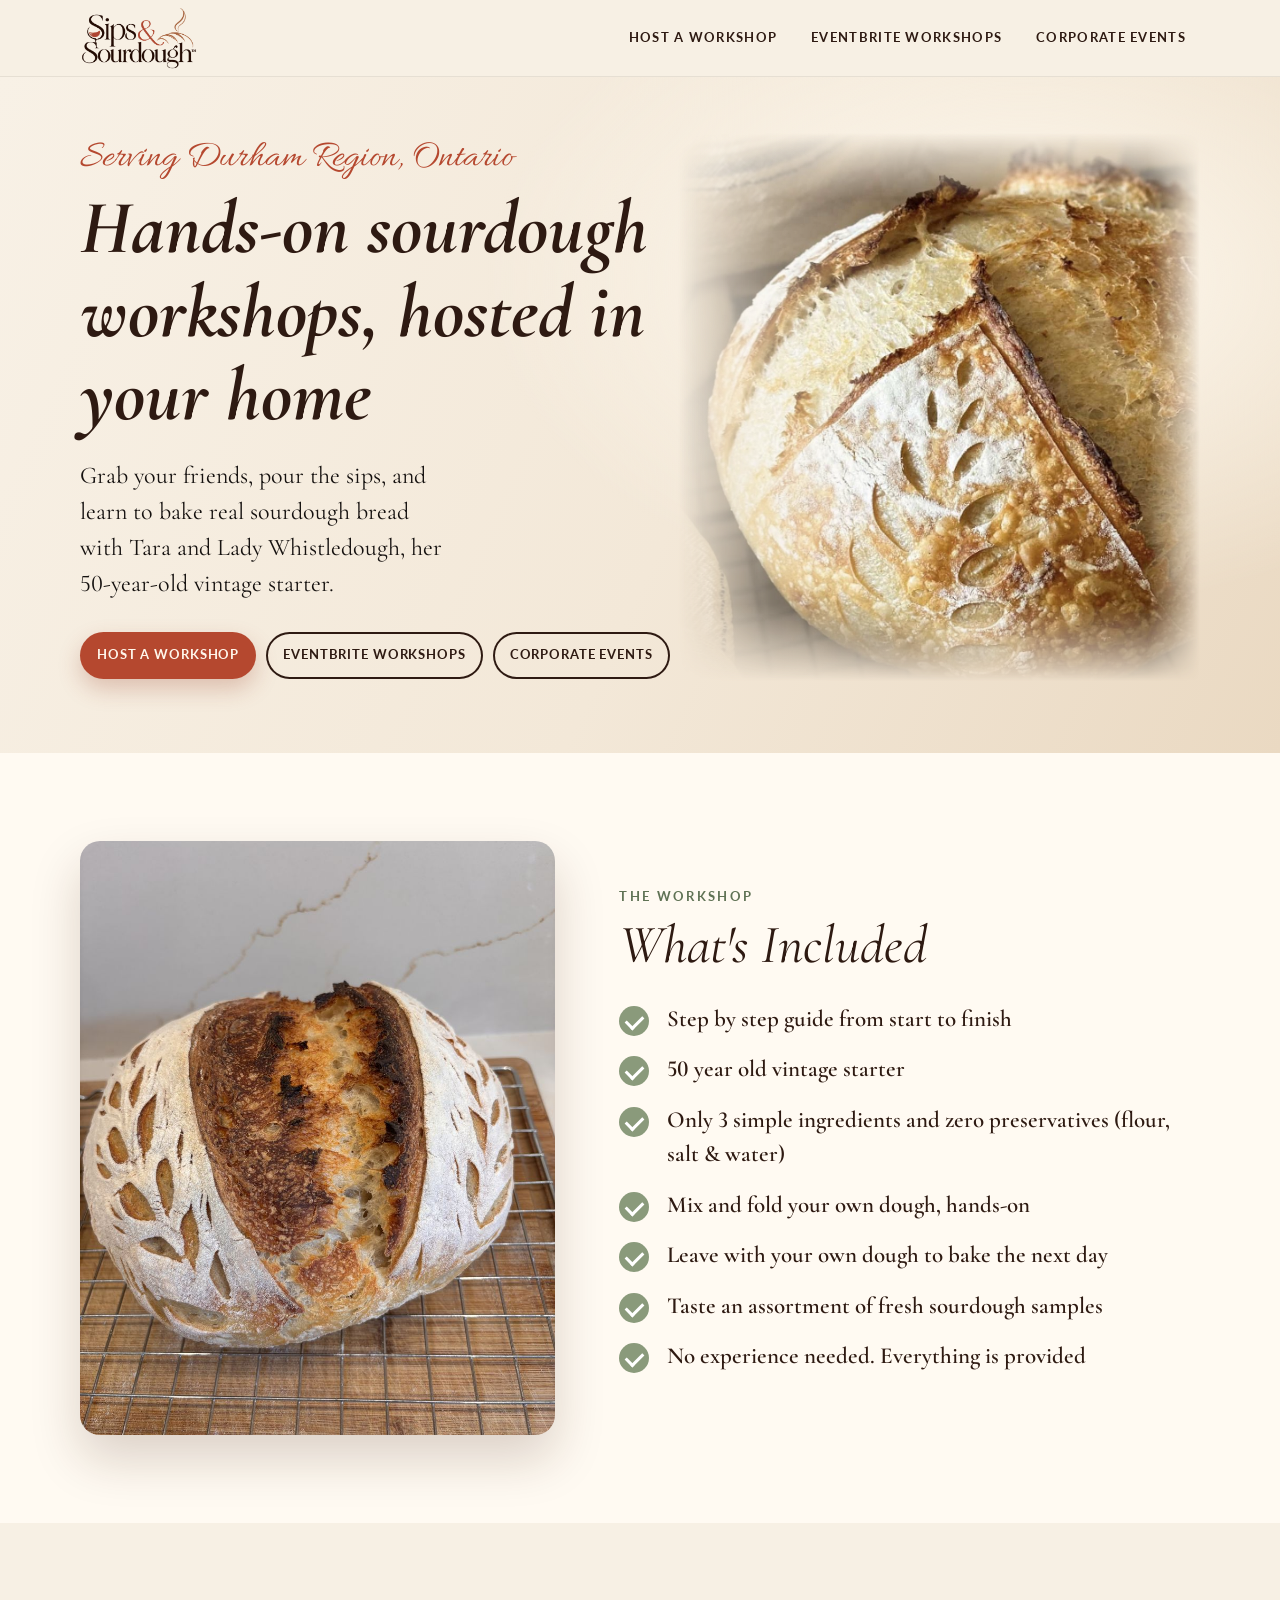
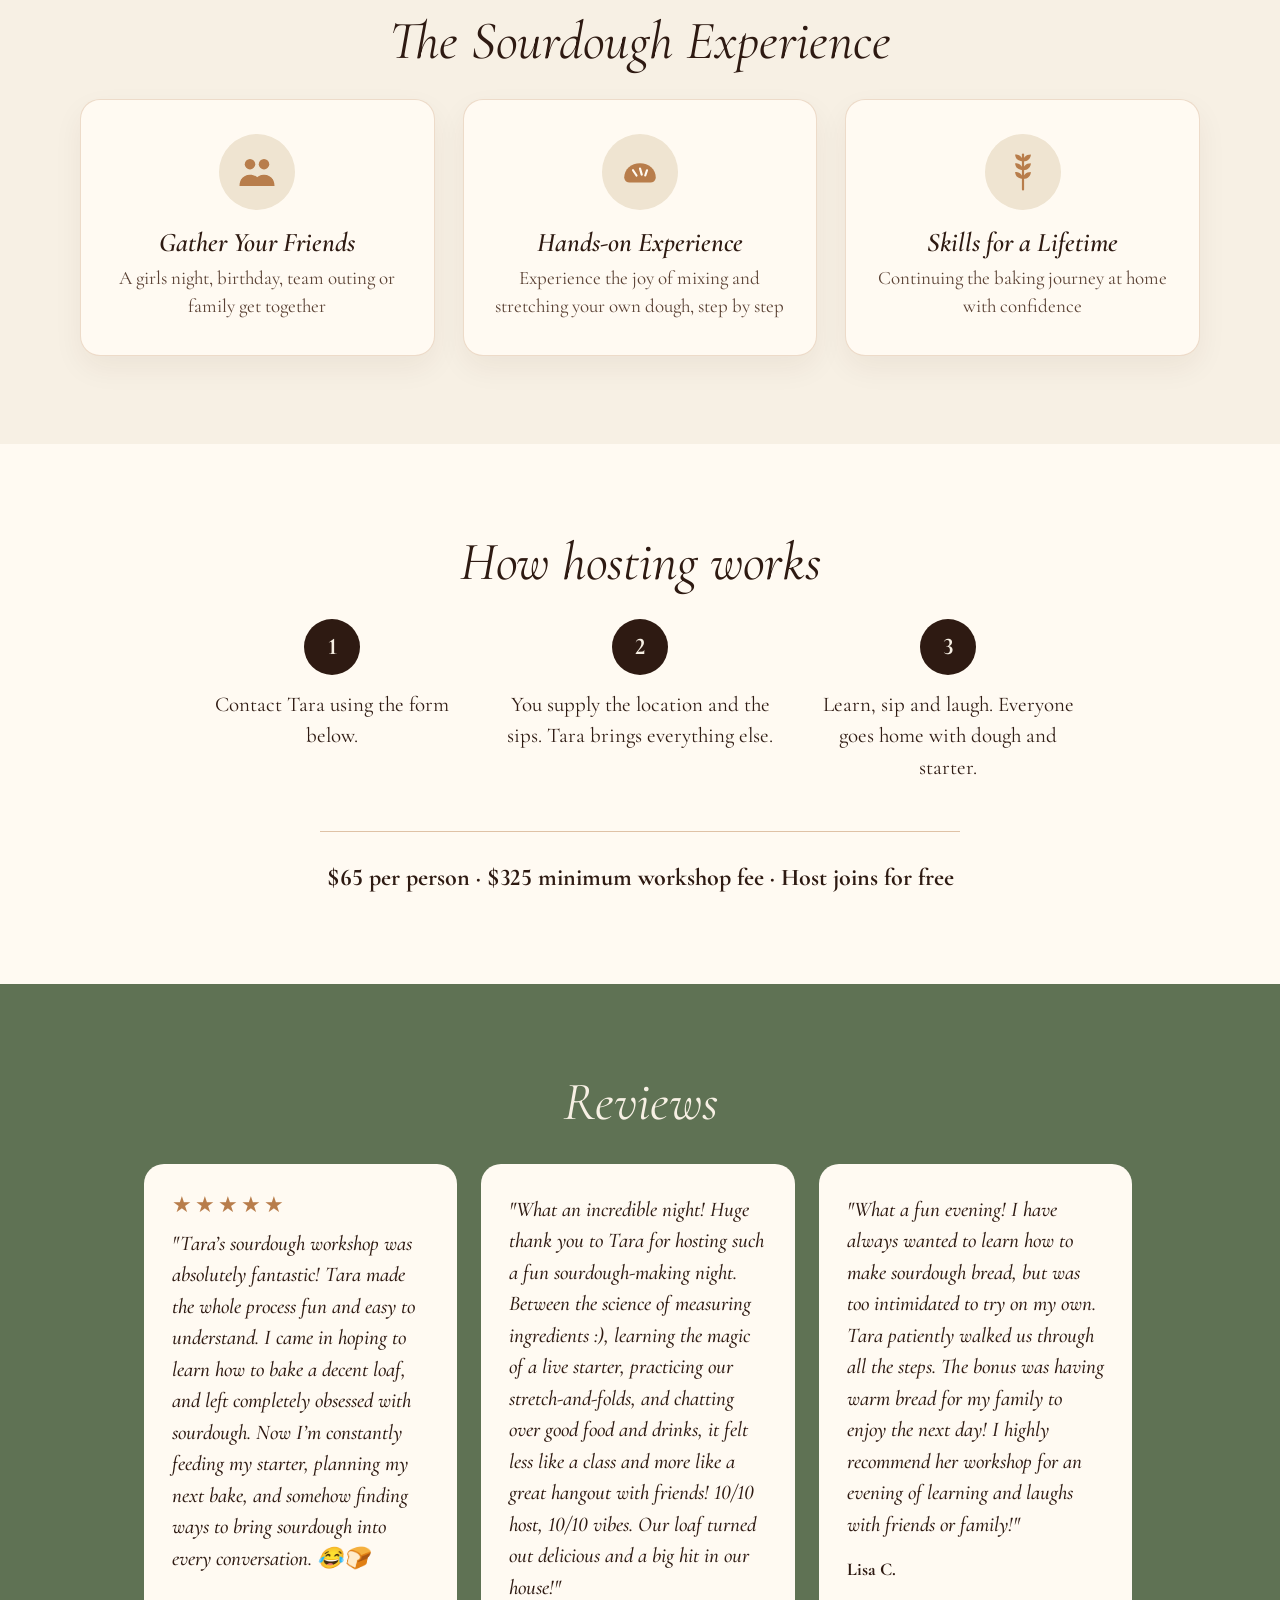
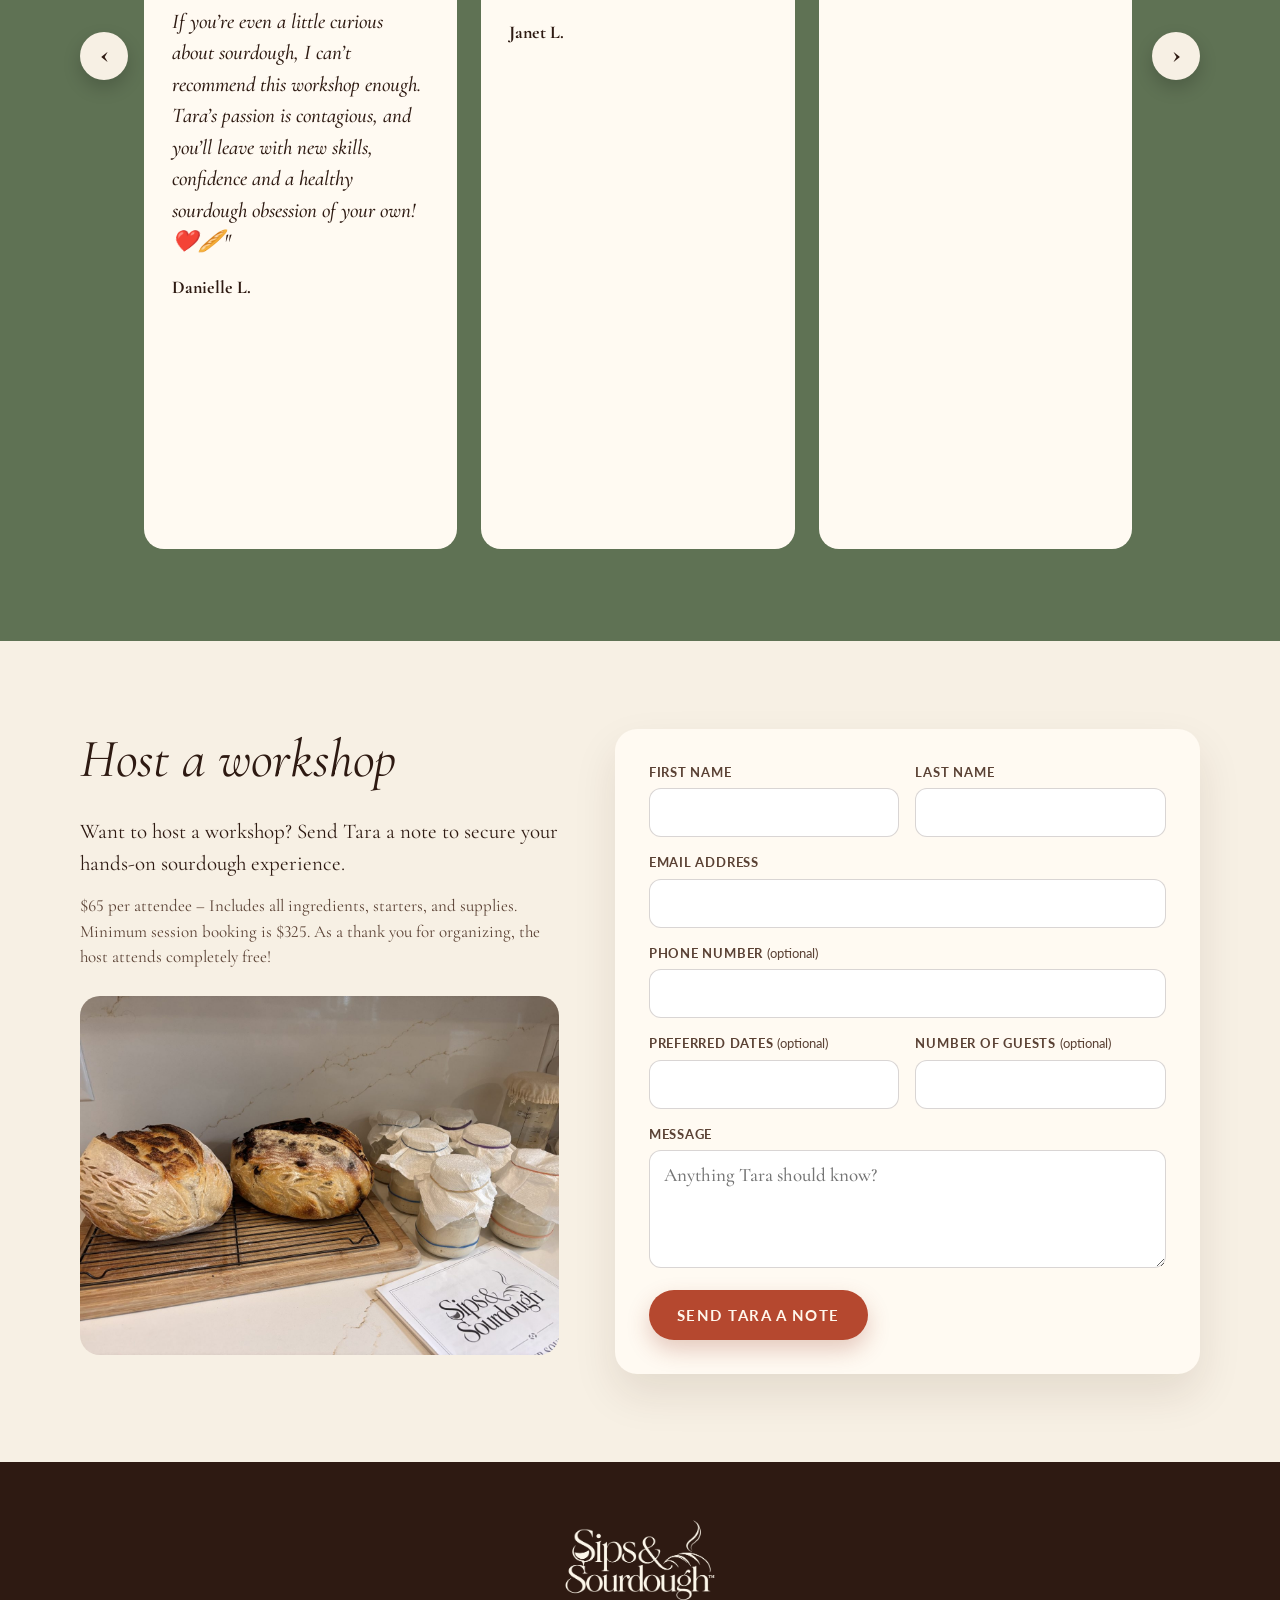
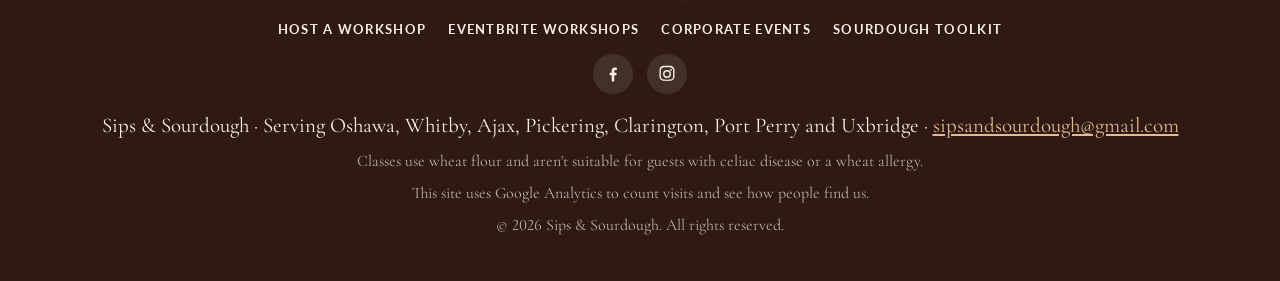
==== commit cfa9eee7: "Add Facebook and Instagram links to the footer Co-Authored-By: Claude Opus 5.5 <noreply@anthropic.co" ====
--- a/index.html
+++ b/index.html
@@ -171,6 +171,10 @@
   <div class="wrap foot-in">
     <img src="img/logo.png" alt="Sips &amp; Sourdough" class="foot-logo">
     <nav class="foot-nav" aria-label="Footer"><a href="index.html#host">Host a Workshop</a><a href="workshops.html">Eventbrite Workshops</a><a href="corporate.html">Corporate Events</a><a href="toolkit.html">Sourdough Toolkit</a></nav>
+    <div class="social">
+      <a href="https://www.facebook.com/share/18vNSeB2sv/" target="_blank" rel="noopener" aria-label="Sips &amp; Sourdough on Facebook"><svg viewBox="0 0 24 24" aria-hidden="true"><path d="M13.5 21v-7.5h2.5l.4-3h-2.9V8.6c0-.9.3-1.5 1.5-1.5h1.6V4.4c-.3 0-1.2-.1-2.3-.1-2.3 0-3.8 1.4-3.8 3.9v2.3H8v3h2.5V21z"/></svg></a>
+      <a href="https://www.instagram.com/sipsnsourdough" target="_blank" rel="noopener" aria-label="Sips &amp; Sourdough on Instagram"><svg viewBox="0 0 24 24" aria-hidden="true"><path d="M12 7.3A4.7 4.7 0 1 0 12 16.7 4.7 4.7 0 0 0 12 7.3zm0 7.7a3 3 0 1 1 0-6 3 3 0 0 1 0 6zm4.9-8.9a1.1 1.1 0 1 0 0 2.2 1.1 1.1 0 0 0 0-2.2zM21 7.6c-.1-1.5-.4-2.8-1.5-3.9S17.1 2.3 15.6 2.2C14.1 2.1 9.9 2.1 8.4 2.2 6.9 2.3 5.6 2.6 4.5 3.7S3.1 6.1 3 7.6c-.1 1.5-.1 5.7 0 7.2.1 1.5.4 2.8 1.5 3.9s2.4 1.4 3.9 1.5c1.5.1 5.7.1 7.2 0 1.5-.1 2.8-.4 3.9-1.5s1.4-2.4 1.5-3.9c.1-1.5.1-5.7 0-7.2zm-2 9.1a3 3 0 0 1-1.7 1.7c-1.2.5-4 .4-5.3.4s-4.1.1-5.3-.4a3 3 0 0 1-1.7-1.7c-.5-1.2-.4-4-.4-5.3s-.1-4.1.4-5.3A3 3 0 0 1 6.7 4.4c1.2-.5 4-.4 5.3-.4s4.1-.1 5.3.4A3 3 0 0 1 19 6.1c.5 1.2.4 4 .4 5.3s.1 4.1-.4 5.3z"/></svg></a>
+    </div>
     <p>Sips &amp; Sourdough · Serving Oshawa, Whitby, Ajax, Pickering, Clarington, Port Perry and Uxbridge · <a href="mailto:sipsandsourdough@gmail.com">sipsandsourdough@gmail.com</a></p>
     <p class="fine">Classes use wheat flour and aren't suitable for guests with celiac disease or a wheat allergy.</p>
     <p class="fine">This site uses Google Analytics to count visits and see how people find us.</p>
--- a/style.css
+++ b/style.css
@@ -274,3 +274,9 @@
 .quote-checks { margin-top: 26px; }
 .quote-checks li { font-size: 21px; }
 @media (max-width: 860px) { .page-hero.text-only { padding: 48px 0 60px; } .hero-points { font-size: 12px; } }
+.formats.two { grid-template-columns: repeat(2, 1fr); max-width: 760px; margin-inline: auto; }
+@media (max-width: 860px) { .formats.two { grid-template-columns: 1fr; } }
+.social { display: flex; justify-content: center; gap: 14px; margin-bottom: 16px; }
+.social a { width: 40px; height: 40px; border-radius: 50%; display: grid; place-items: center; background: rgba(247,240,228,.1); transition: background .2s; }
+.social a:hover { background: rgba(247,240,228,.22); }
+.social svg { width: 20px; height: 20px; fill: var(--cream); }
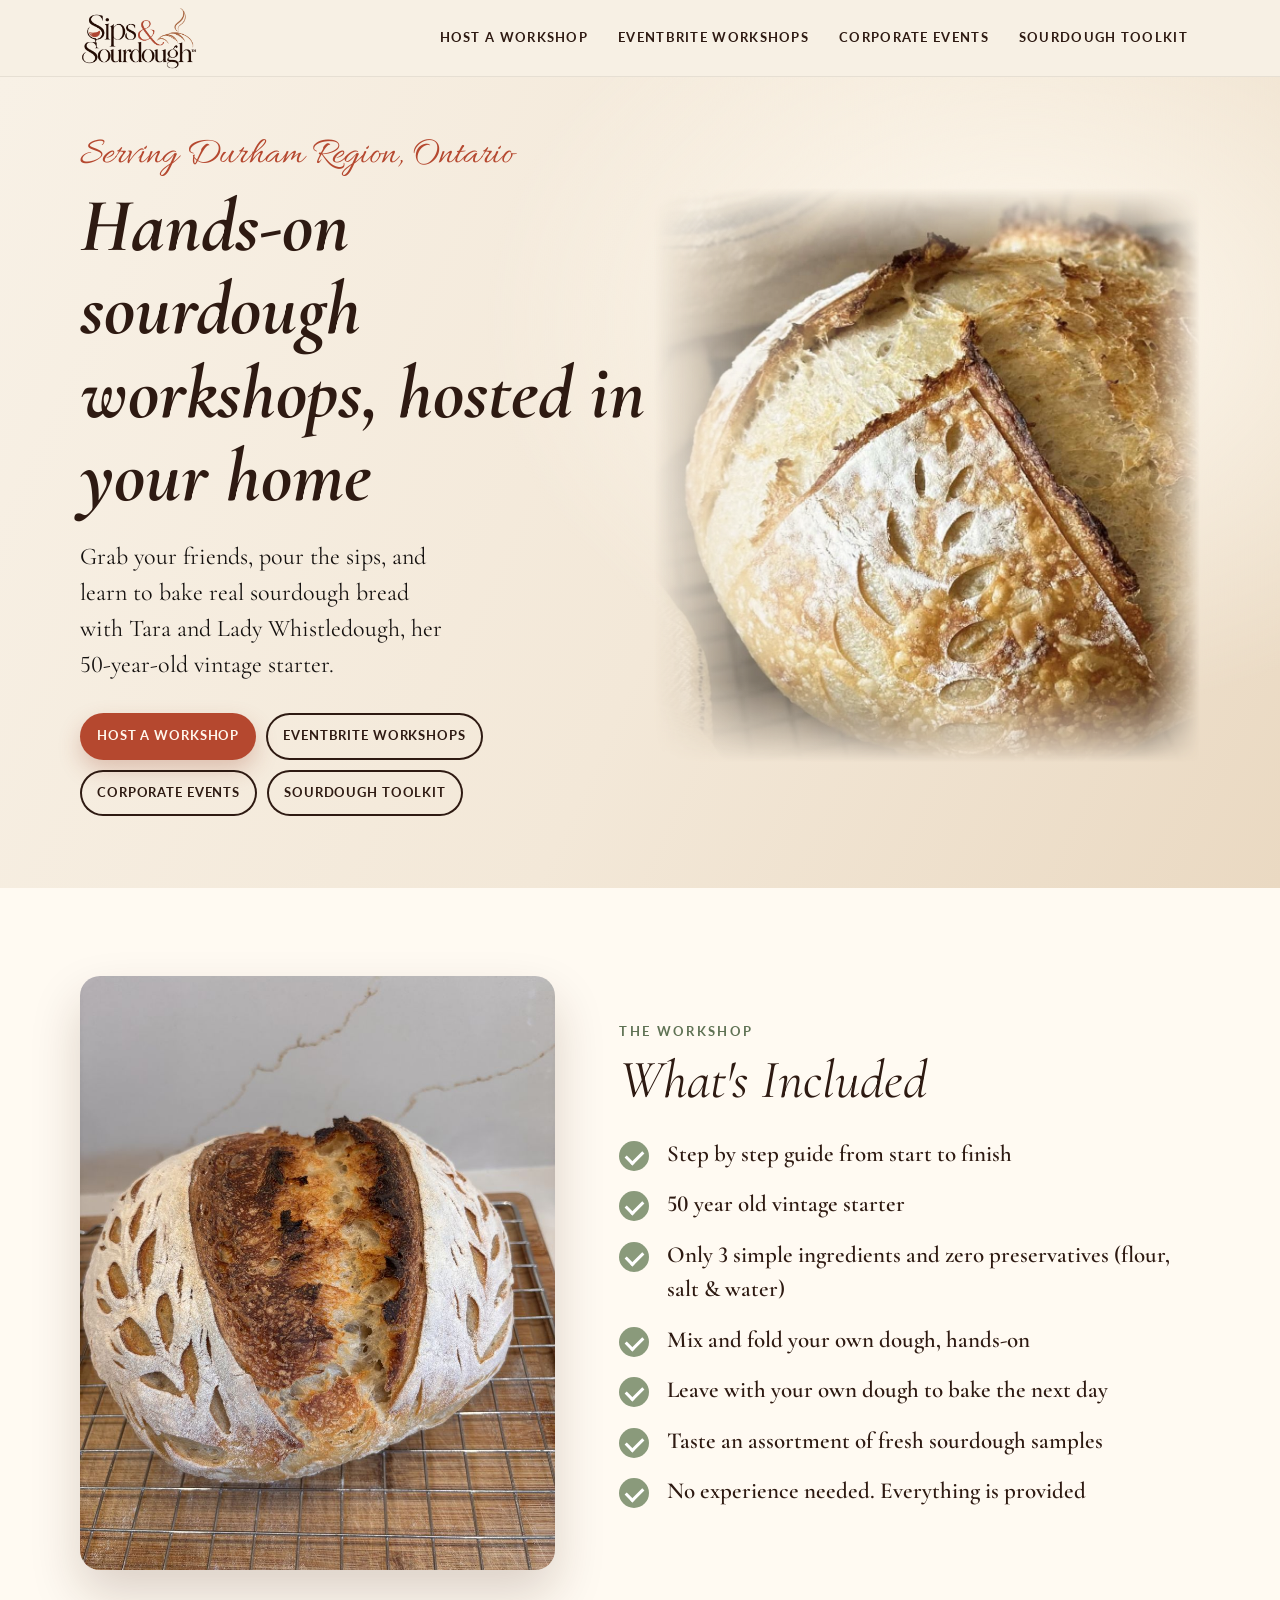
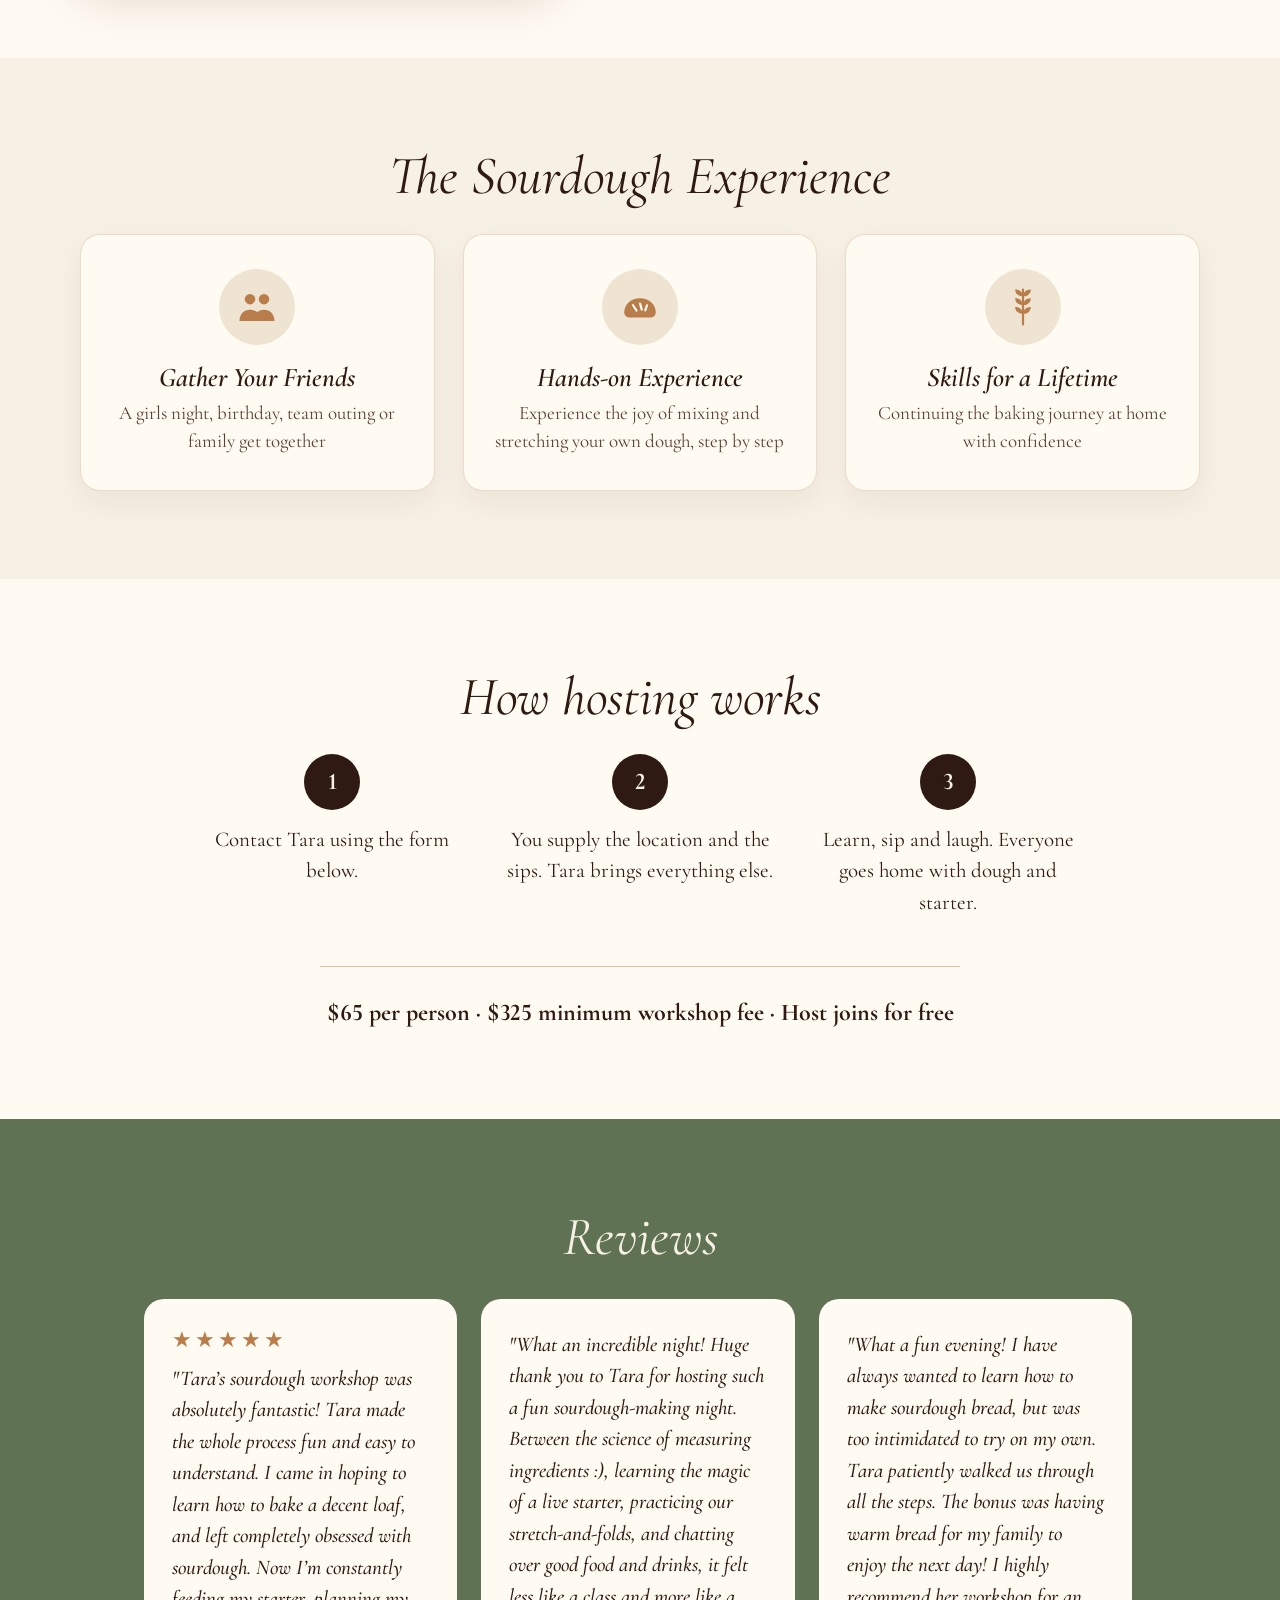
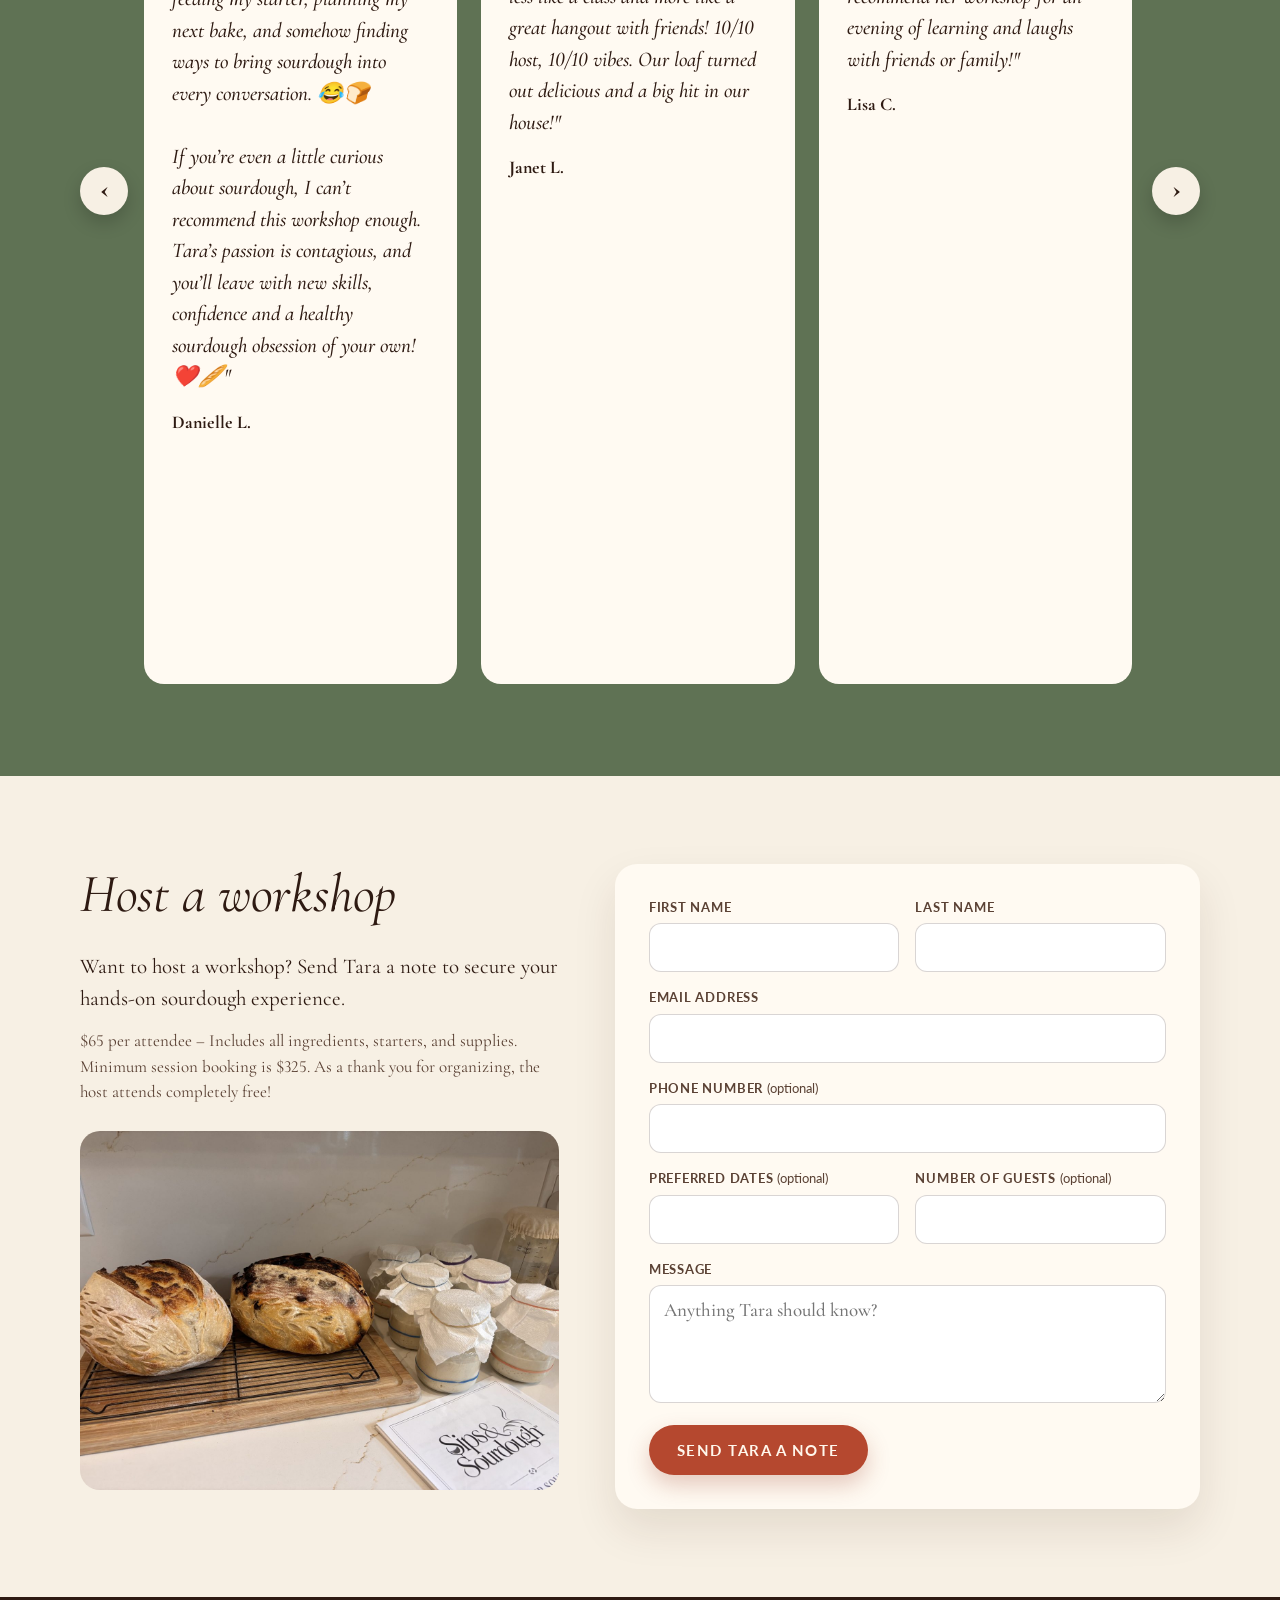
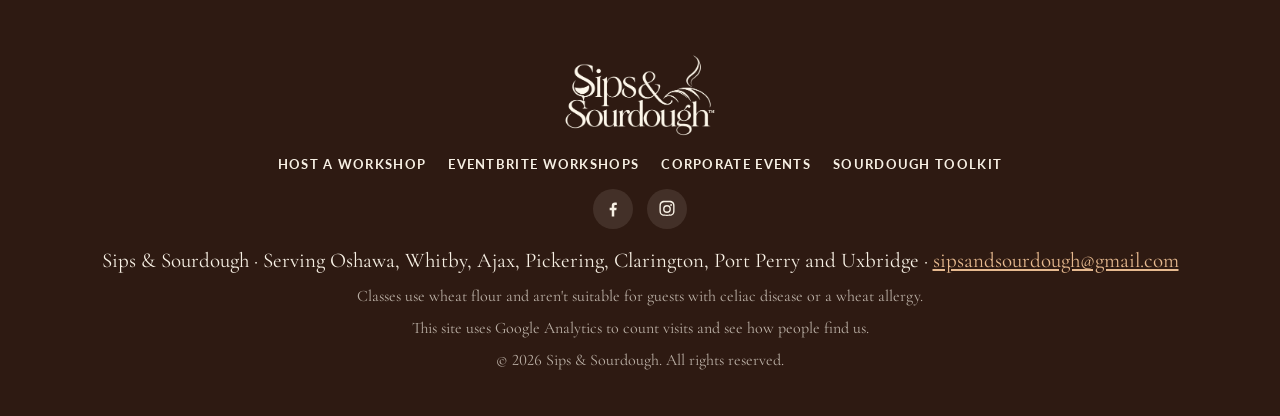
==== commit 176fc974: "Add Sourdough Toolkit button and menu link; trim toolkit intro Co-Authored-By: Claude Opus 5.5 <nore" ====
--- a/index.html
+++ b/index.html
@@ -31,6 +31,7 @@
       <a href="index.html#host">Host<span class="long"> a Workshop</span></a>
       <a href="workshops.html">Eventbrite<span class="long"> Workshops</span></a>
       <a href="corporate.html">Corporate<span class="long"> Events</span></a>
+      <a href="toolkit.html"><span class="long">Sourdough </span>Toolkit</a>
     </nav>
   </div>
 </header>
@@ -47,6 +48,7 @@
           <a href="#host" class="btn">Host a Workshop</a>
           <a href="workshops.html" class="btn btn-ghost">Eventbrite Workshops</a>
           <a href="corporate.html" class="btn btn-ghost">Corporate Events</a>
+          <a href="toolkit.html" class="btn btn-ghost">Sourdough Toolkit</a>
         </div>
       </div>
       <div class="hero-photo">
--- a/style.css
+++ b/style.css
@@ -280,3 +280,7 @@
 .social a { width: 40px; height: 40px; border-radius: 50%; display: grid; place-items: center; background: rgba(247,240,228,.1); transition: background .2s; }
 .social a:hover { background: rgba(247,240,228,.22); }
 .social svg { width: 20px; height: 20px; fill: var(--cream); }
+.hero-cta.three { flex-wrap: wrap; max-width: 560px; }
+.nav a { padding: 10px 12px; }
+@media (max-width: 860px) { .nav a { font-size: 11px; letter-spacing: .06em; padding: 8px 8px; } .nav { gap: 2px; } }
+/* .hero-cta.three.four marker */
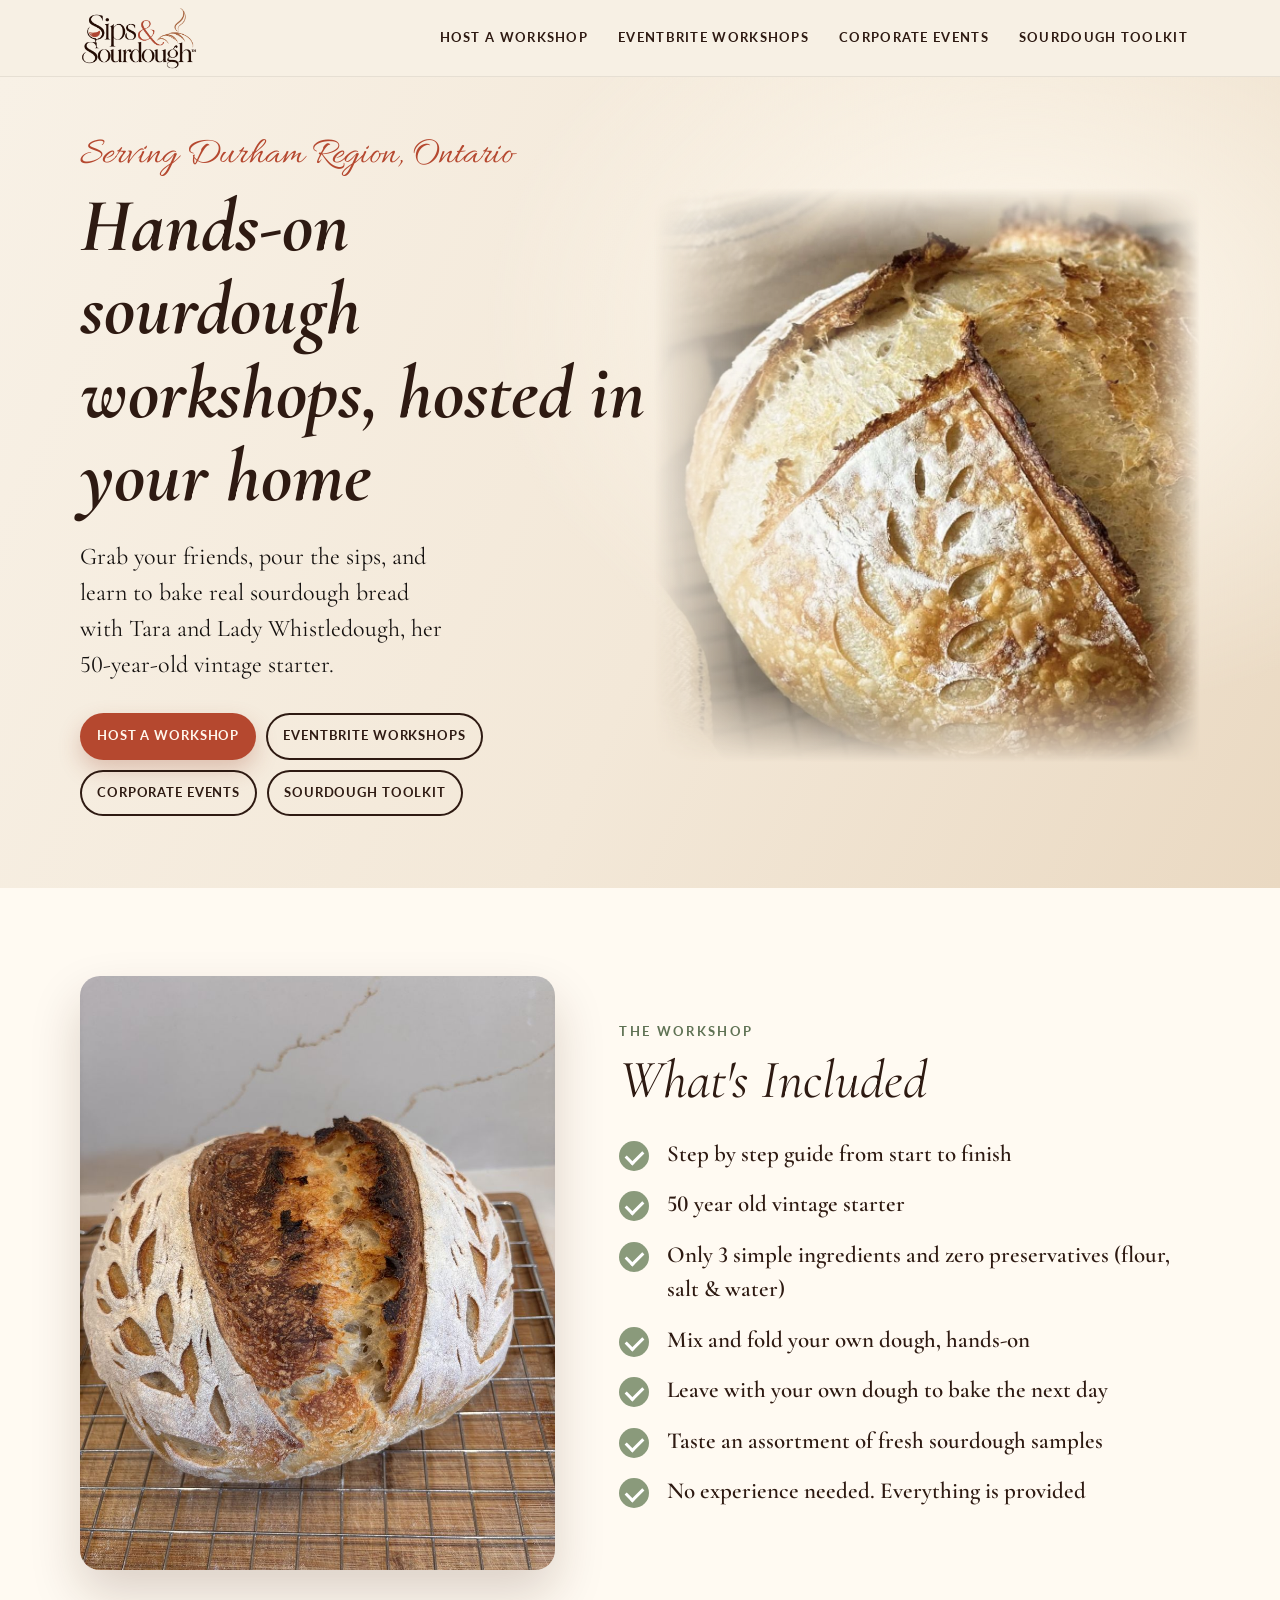
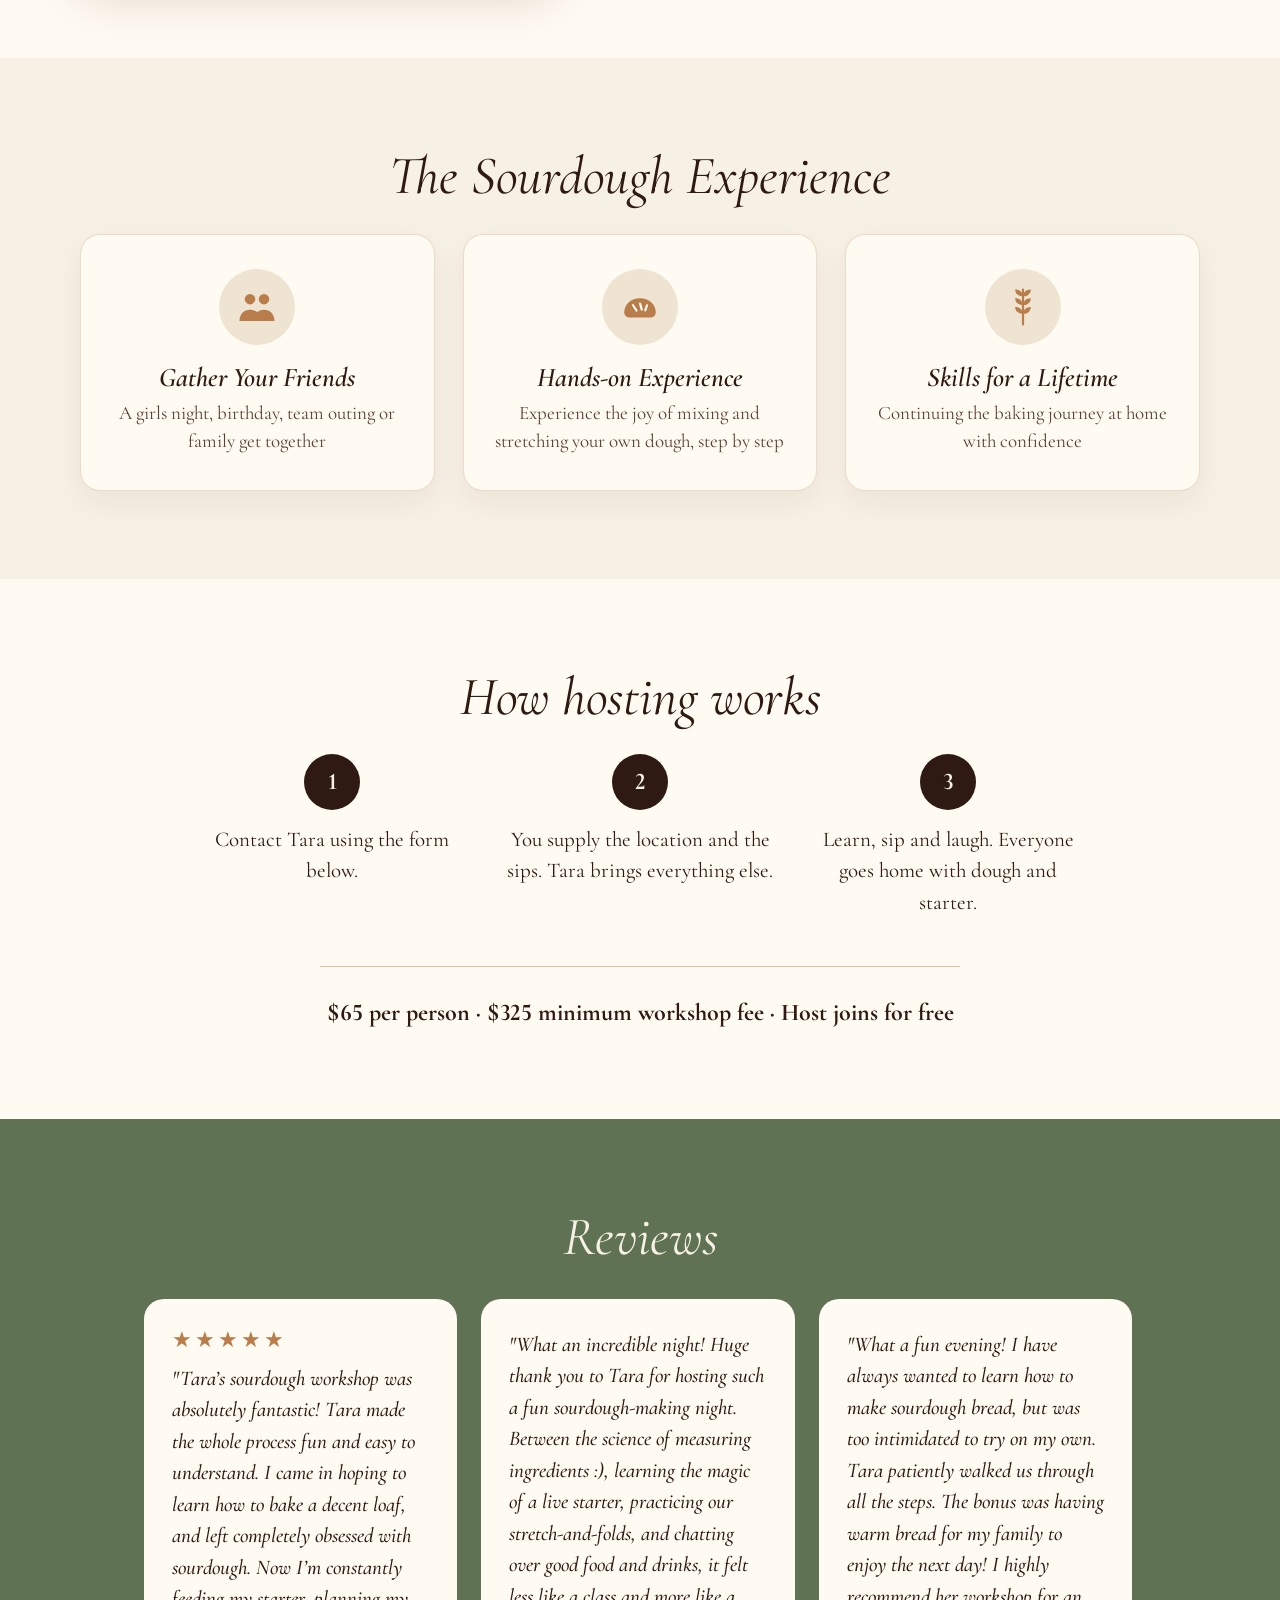
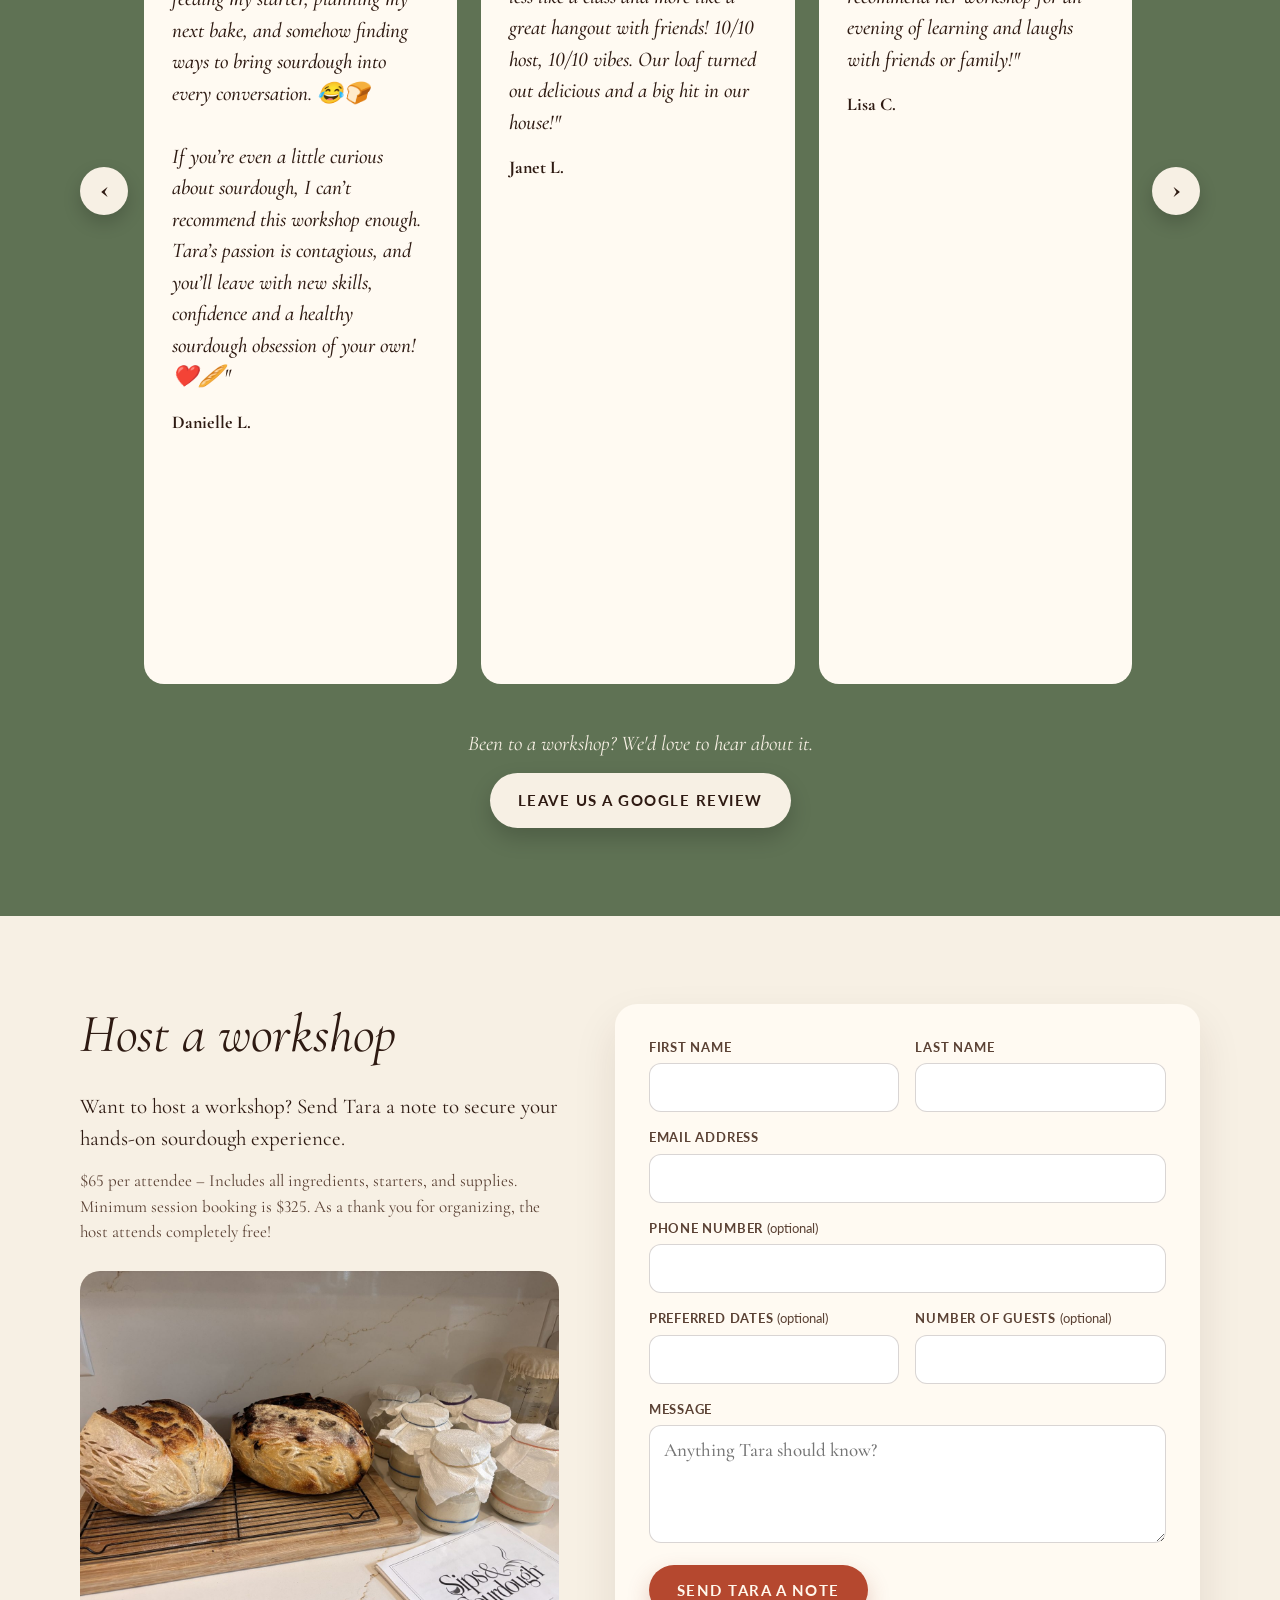
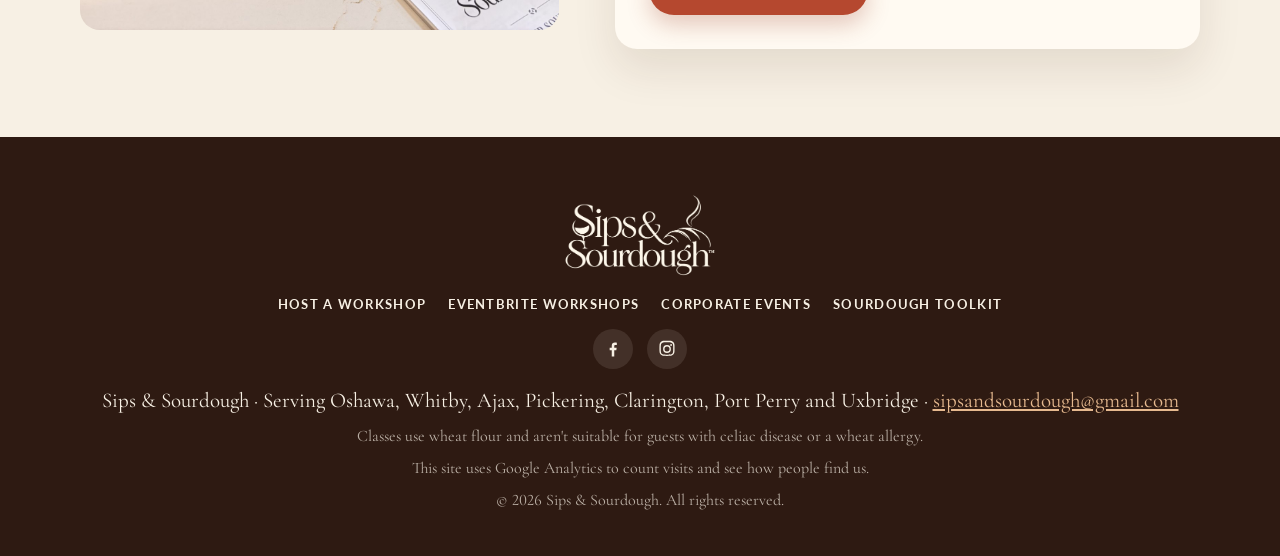
==== commit f4fd841c: "Add Google review button; rename starter jar covers Co-Authored-By: Claude Opus 5.5 <noreply@anthrop" ====
--- a/index.html
+++ b/index.html
@@ -135,6 +135,10 @@
         </div>
         <button class="car-btn next" type="button" aria-label="Next reviews">&#8250;</button>
       </div>
+      <div class="review-cta">
+        <p>Been to a workshop? We'd love to hear about it.</p>
+        <a href="https://g.page/r/CY_IiqMQwAumEBM/review" class="btn btn-light" target="_blank" rel="noopener">Leave us a Google review</a>
+      </div>
     </div>
   </section>
 
--- a/style.css
+++ b/style.css
@@ -284,3 +284,7 @@
 .nav a { padding: 10px 12px; }
 @media (max-width: 860px) { .nav a { font-size: 11px; letter-spacing: .06em; padding: 8px 8px; } .nav { gap: 2px; } }
 /* .hero-cta.three.four marker */
+.review-cta { text-align: center; margin-top: 40px; }
+.review-cta p { color: var(--cream); font-size: 21px; font-style: italic; margin-bottom: 14px; }
+.btn-light { background: var(--cream); color: var(--choc); box-shadow: 0 10px 22px rgba(0,0,0,.18); }
+.btn-light:hover { background: #fff; color: var(--choc); }
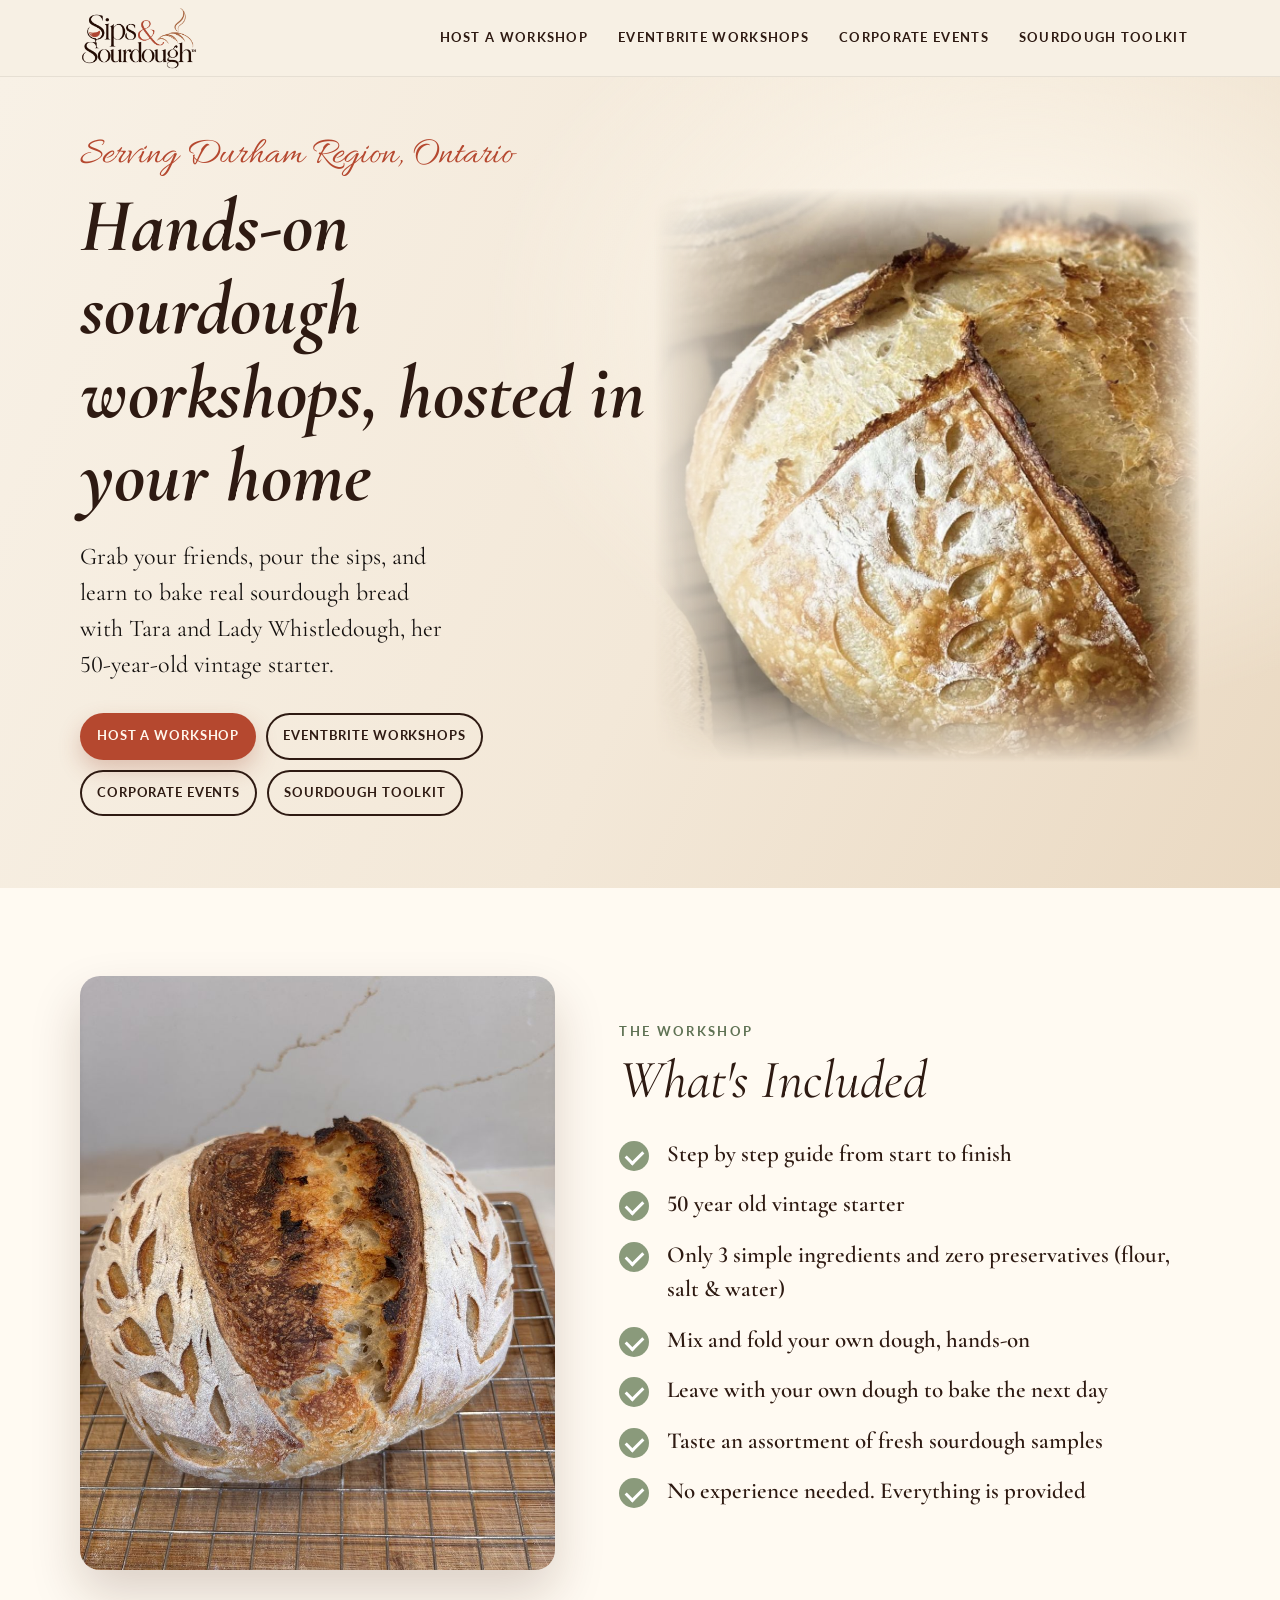
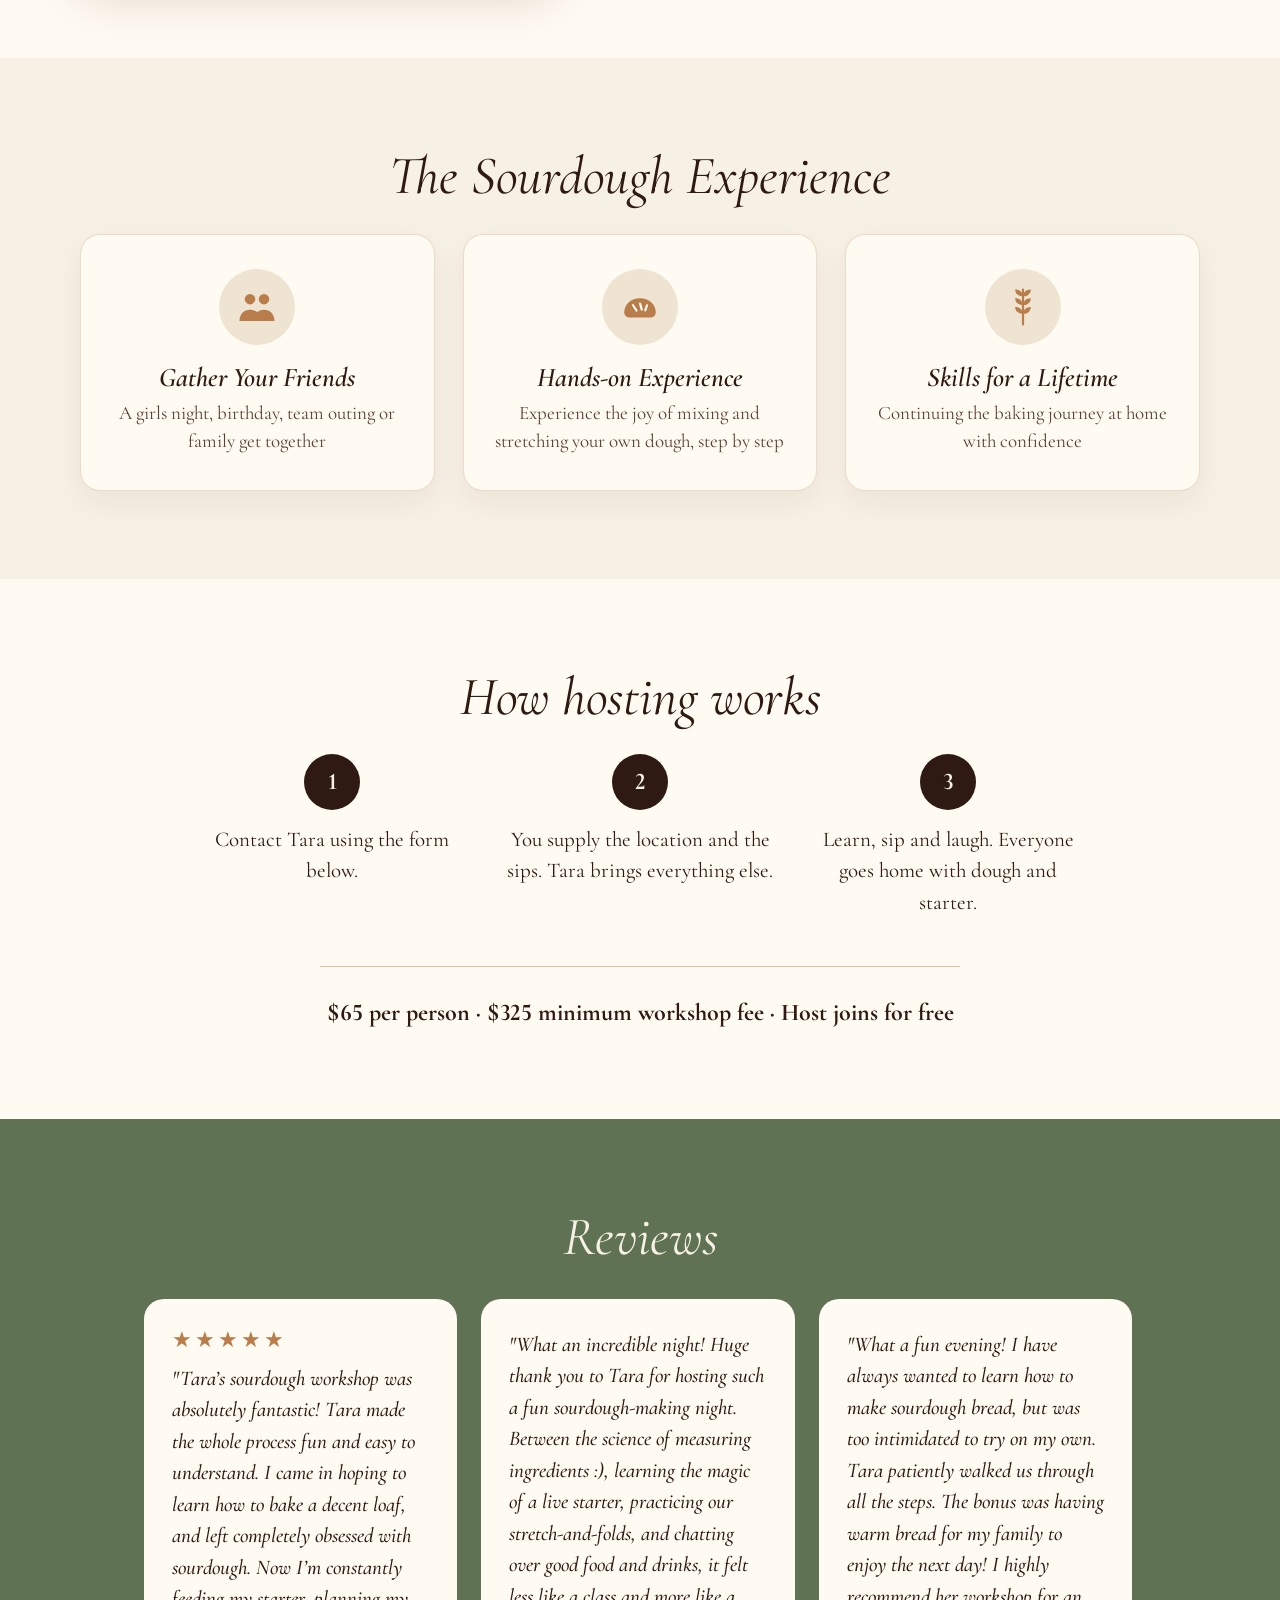
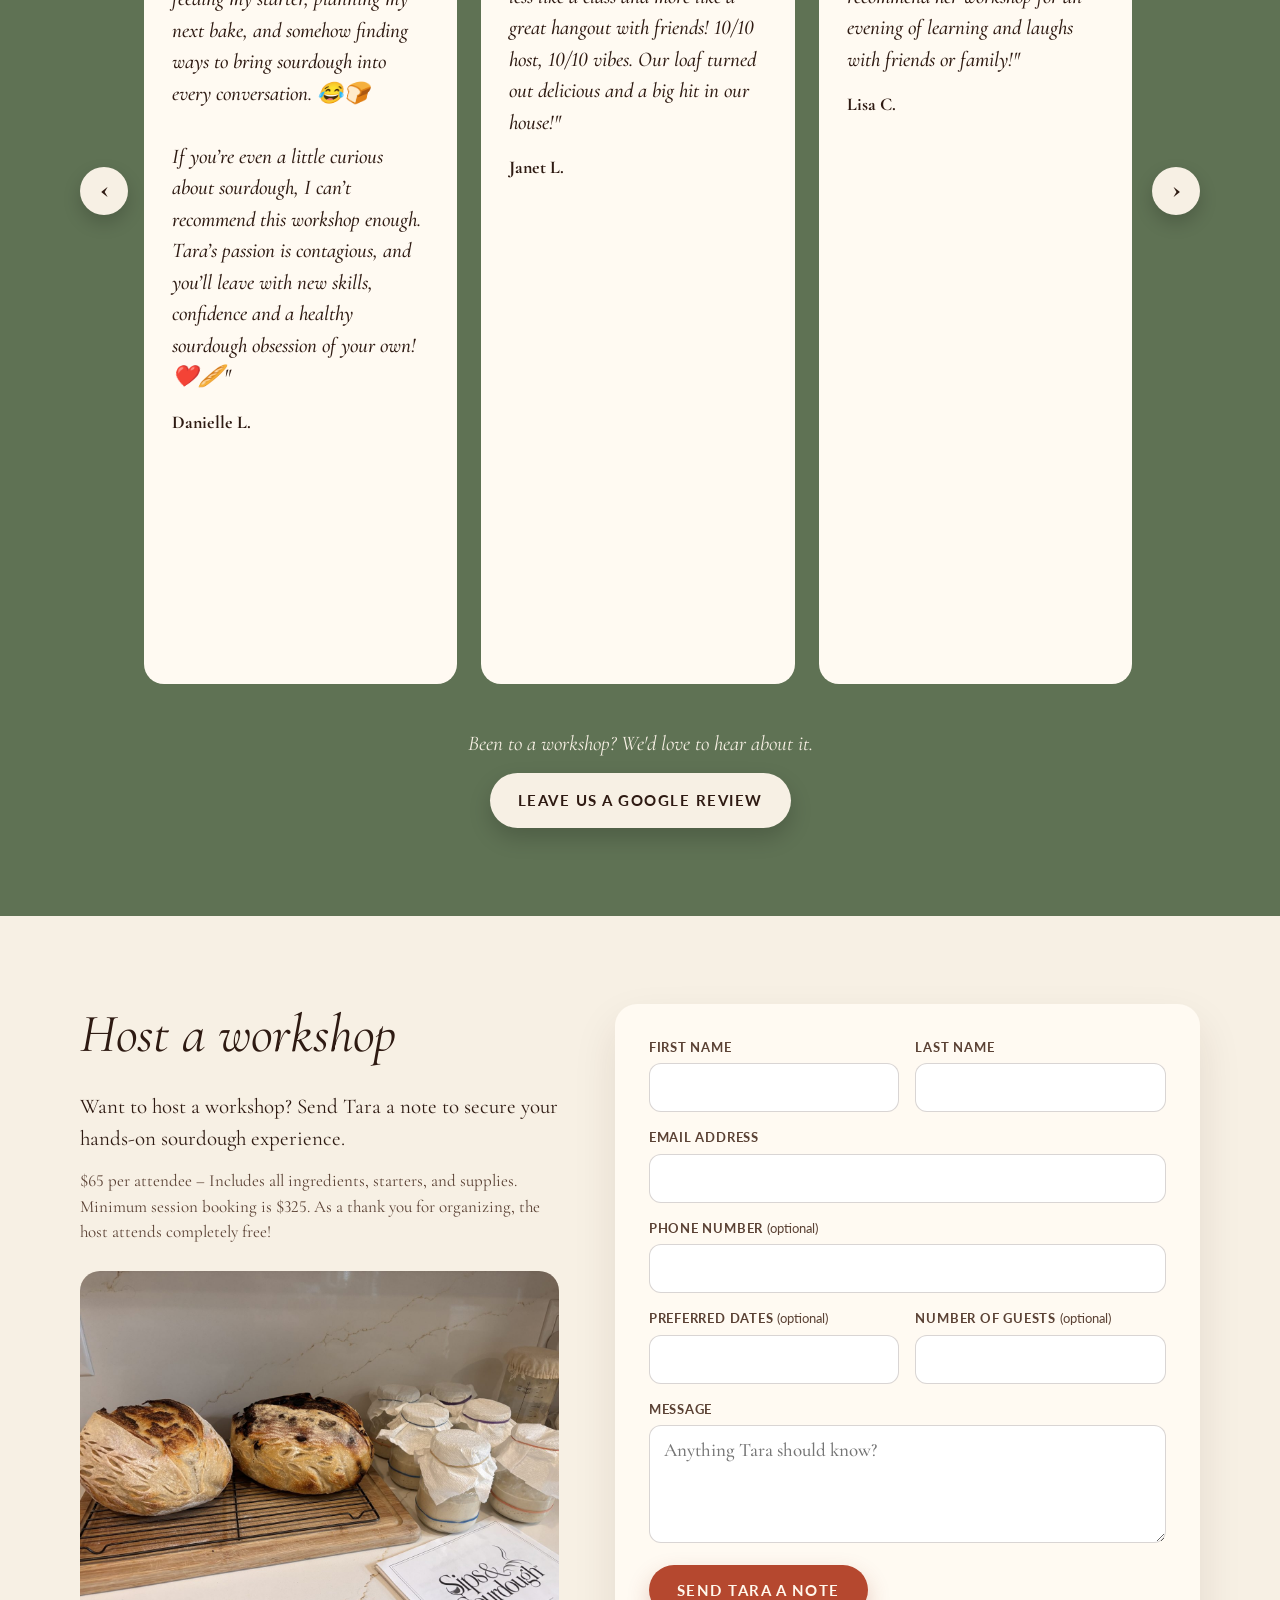
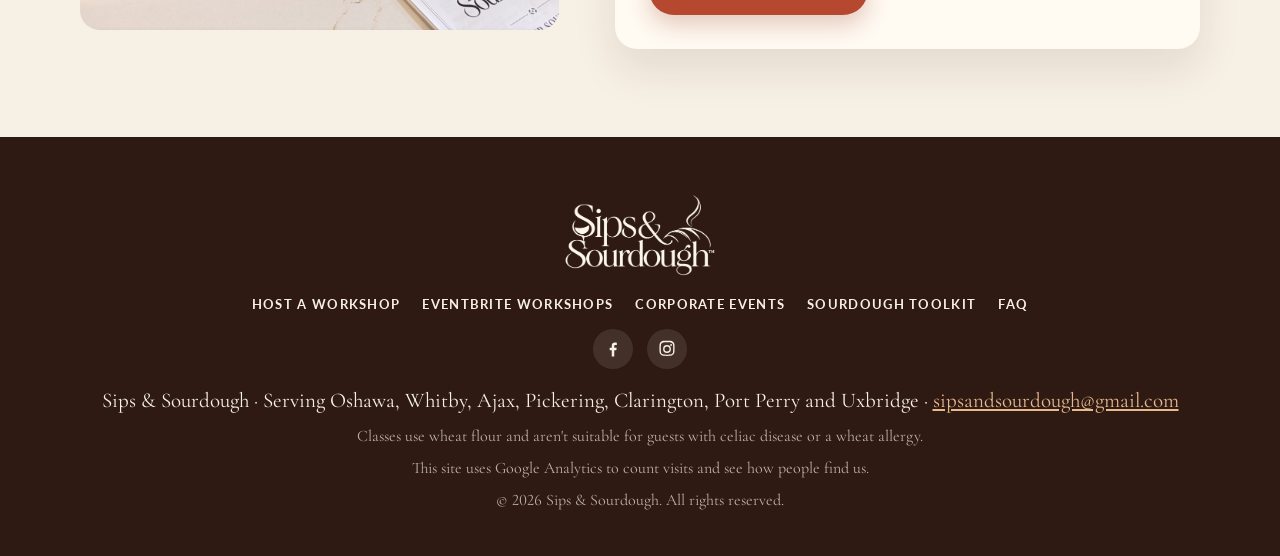
==== commit 619b0f73: "Add FAQ page and footer link Co-Authored-By: Claude Opus 5.5 <noreply@anthropic.com> Claude-Session:" ====
--- a/index.html
+++ b/index.html
@@ -176,7 +176,7 @@
 <footer class="foot">
   <div class="wrap foot-in">
     <img src="img/logo.png" alt="Sips &amp; Sourdough" class="foot-logo">
-    <nav class="foot-nav" aria-label="Footer"><a href="index.html#host">Host a Workshop</a><a href="workshops.html">Eventbrite Workshops</a><a href="corporate.html">Corporate Events</a><a href="toolkit.html">Sourdough Toolkit</a></nav>
+    <nav class="foot-nav" aria-label="Footer"><a href="index.html#host">Host a Workshop</a><a href="workshops.html">Eventbrite Workshops</a><a href="corporate.html">Corporate Events</a><a href="toolkit.html">Sourdough Toolkit</a><a href="faq.html">FAQ</a></nav>
     <div class="social">
       <a href="https://www.facebook.com/share/18vNSeB2sv/" target="_blank" rel="noopener" aria-label="Sips &amp; Sourdough on Facebook"><svg viewBox="0 0 24 24" aria-hidden="true"><path d="M13.5 21v-7.5h2.5l.4-3h-2.9V8.6c0-.9.3-1.5 1.5-1.5h1.6V4.4c-.3 0-1.2-.1-2.3-.1-2.3 0-3.8 1.4-3.8 3.9v2.3H8v3h2.5V21z"/></svg></a>
       <a href="https://www.instagram.com/sipsnsourdough" target="_blank" rel="noopener" aria-label="Sips &amp; Sourdough on Instagram"><svg viewBox="0 0 24 24" aria-hidden="true"><path d="M12 7.3A4.7 4.7 0 1 0 12 16.7 4.7 4.7 0 0 0 12 7.3zm0 7.7a3 3 0 1 1 0-6 3 3 0 0 1 0 6zm4.9-8.9a1.1 1.1 0 1 0 0 2.2 1.1 1.1 0 0 0 0-2.2zM21 7.6c-.1-1.5-.4-2.8-1.5-3.9S17.1 2.3 15.6 2.2C14.1 2.1 9.9 2.1 8.4 2.2 6.9 2.3 5.6 2.6 4.5 3.7S3.1 6.1 3 7.6c-.1 1.5-.1 5.7 0 7.2.1 1.5.4 2.8 1.5 3.9s2.4 1.4 3.9 1.5c1.5.1 5.7.1 7.2 0 1.5-.1 2.8-.4 3.9-1.5s1.4-2.4 1.5-3.9c.1-1.5.1-5.7 0-7.2zm-2 9.1a3 3 0 0 1-1.7 1.7c-1.2.5-4 .4-5.3.4s-4.1.1-5.3-.4a3 3 0 0 1-1.7-1.7c-.5-1.2-.4-4-.4-5.3s-.1-4.1.4-5.3A3 3 0 0 1 6.7 4.4c1.2-.5 4-.4 5.3-.4s4.1-.1 5.3.4A3 3 0 0 1 19 6.1c.5 1.2.4 4 .4 5.3s.1 4.1-.4 5.3z"/></svg></a>
--- a/style.css
+++ b/style.css
@@ -288,3 +288,8 @@
 .review-cta p { color: var(--cream); font-size: 21px; font-style: italic; margin-bottom: 14px; }
 .btn-light { background: var(--cream); color: var(--choc); box-shadow: 0 10px 22px rgba(0,0,0,.18); }
 .btn-light:hover { background: #fff; color: var(--choc); }
+.faq-jump { margin-top: 22px; font-family: var(--sans); font-size: 14px; font-weight: 700; letter-spacing: .08em; text-transform: uppercase; }
+.faq-jump a { text-decoration: none; color: var(--terracotta); }
+.faq .ans p { margin-top: 10px; color: var(--choc-soft); }
+.faq .ans a { color: var(--terracotta); }
+.take .faq details { border-color: rgba(184,125,75,.4); }
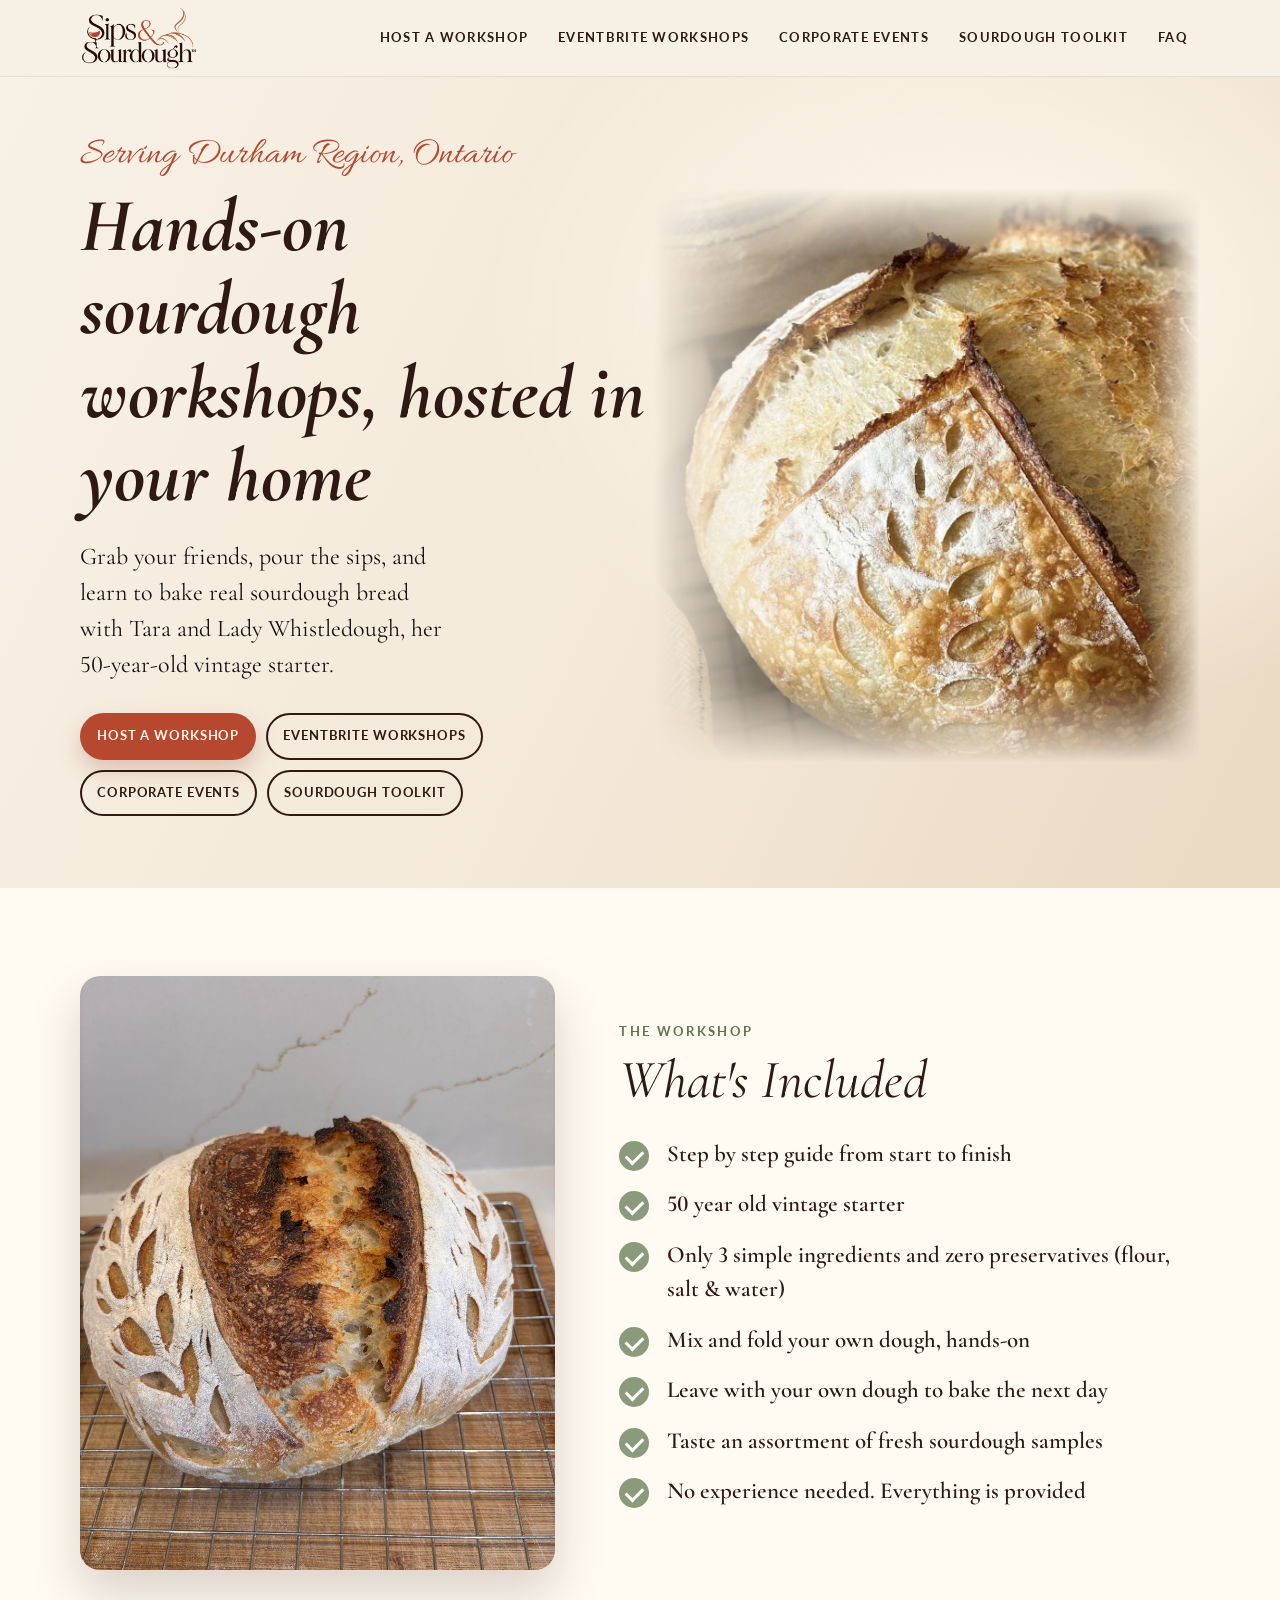
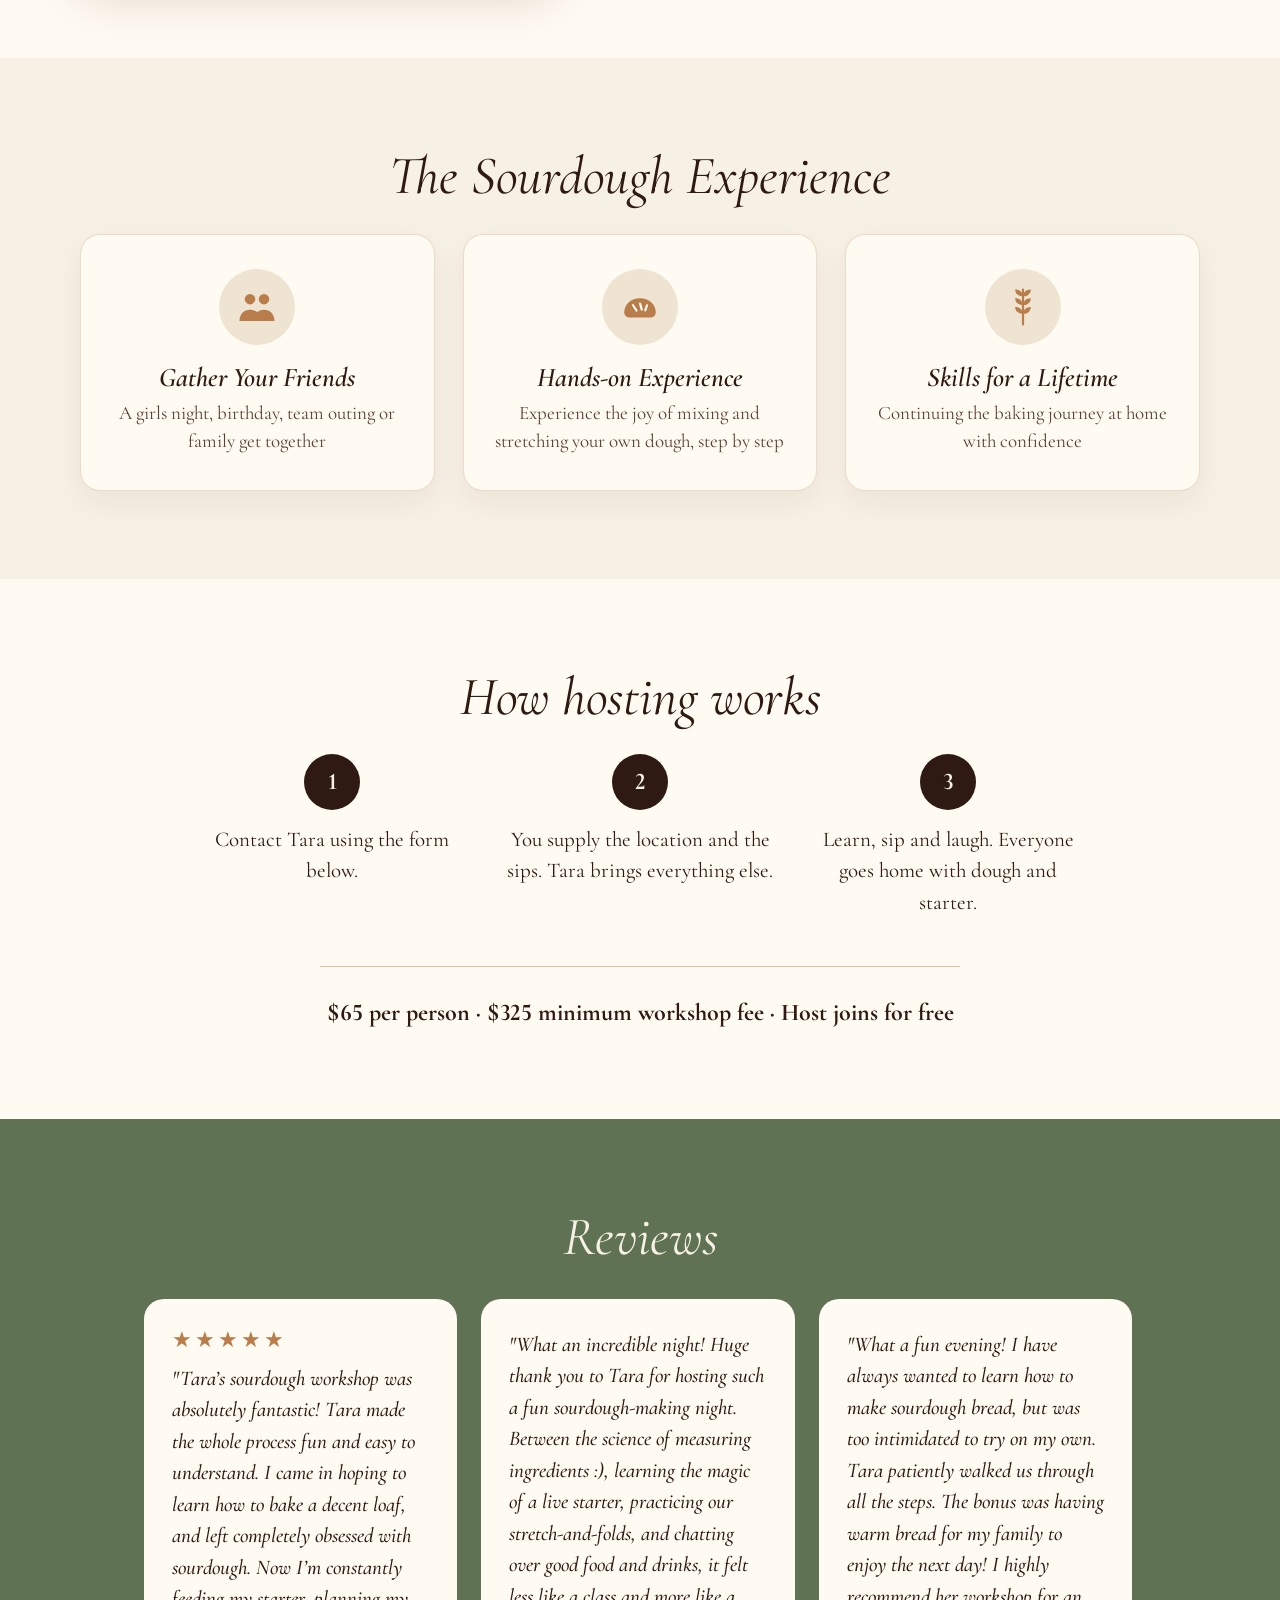
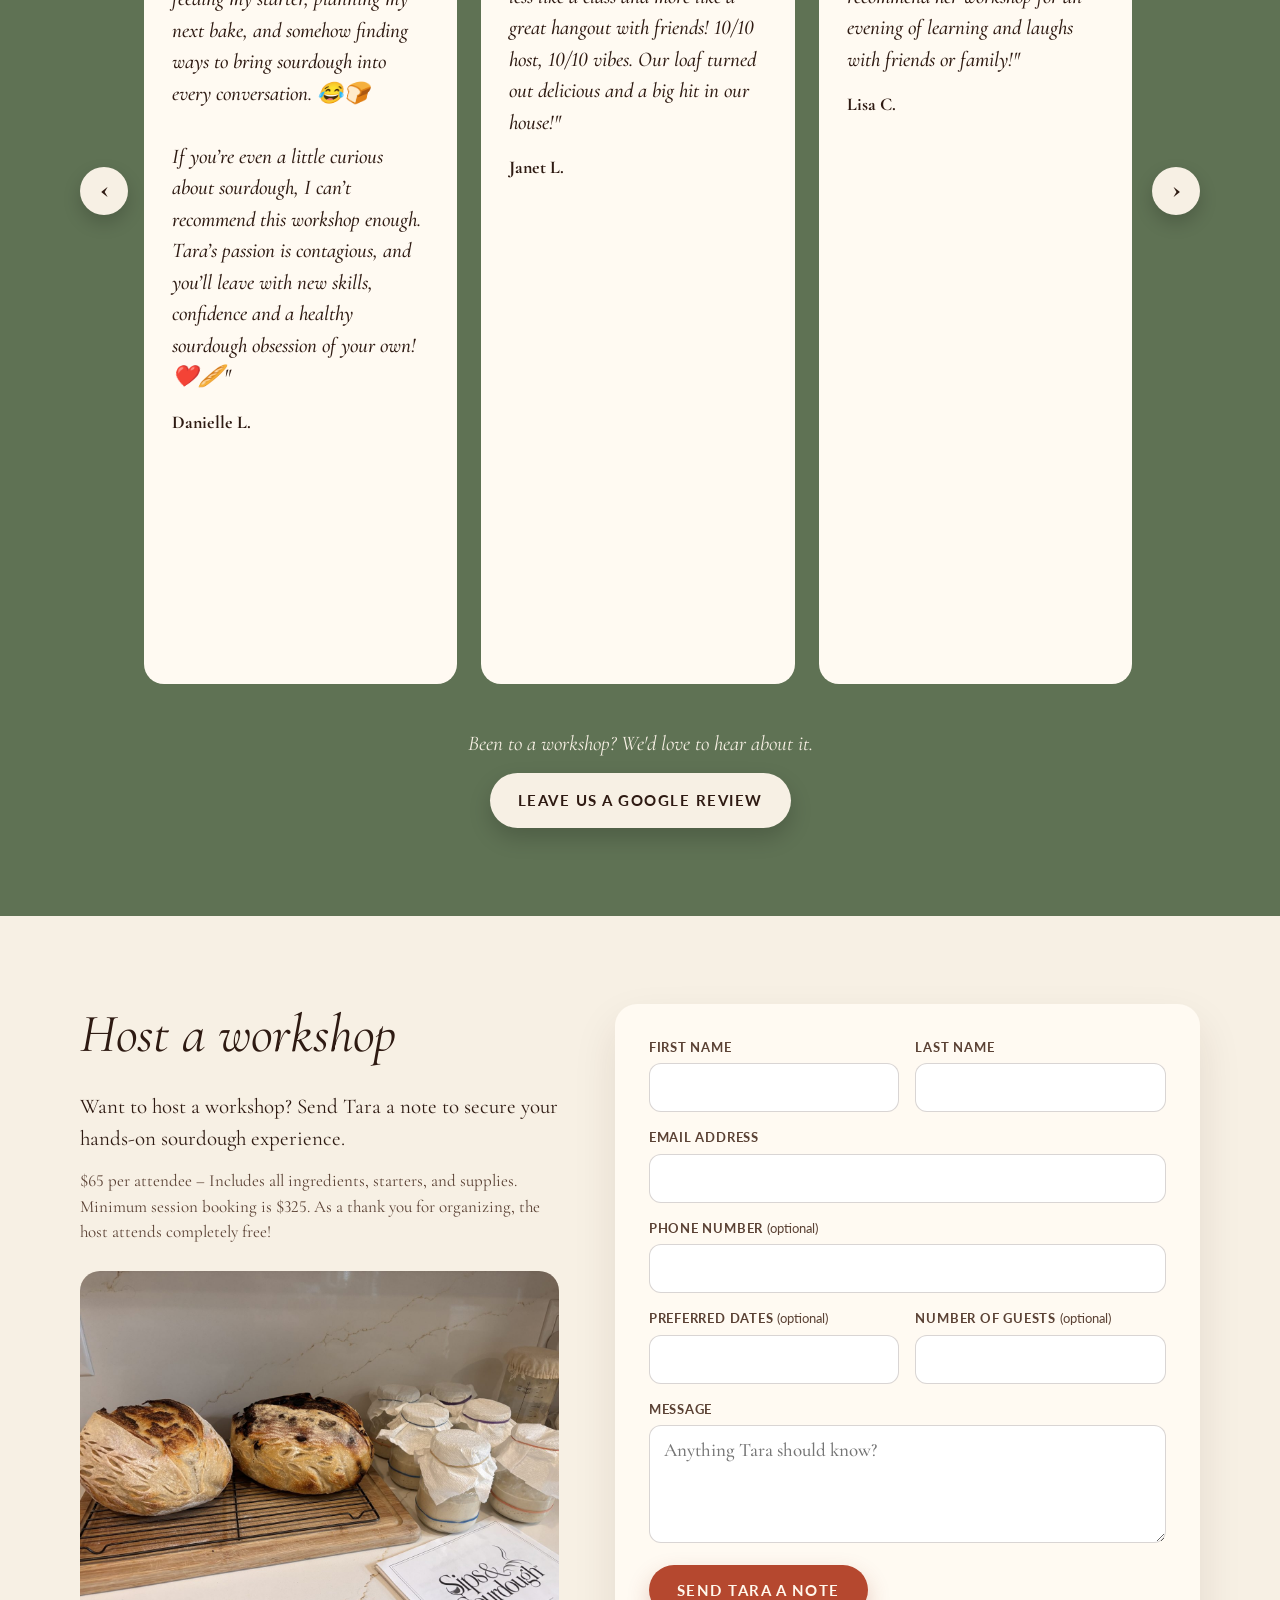
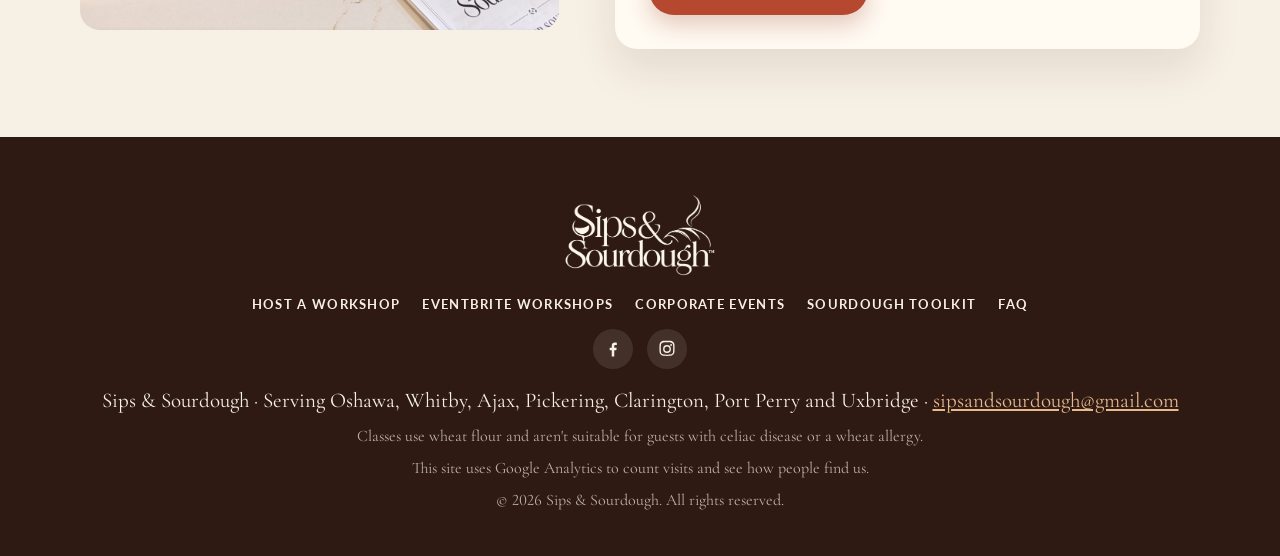
==== commit a4ada919: "Add FAQ to the top menu Co-Authored-By: Claude Opus 5.5 <noreply@anthropic.com> Claude-Session: http" ====
--- a/index.html
+++ b/index.html
@@ -32,6 +32,7 @@
       <a href="workshops.html">Eventbrite<span class="long"> Workshops</span></a>
       <a href="corporate.html">Corporate<span class="long"> Events</span></a>
       <a href="toolkit.html"><span class="long">Sourdough </span>Toolkit</a>
+      <a href="faq.html">FAQ</a>
     </nav>
   </div>
 </header>
--- a/style.css
+++ b/style.css
@@ -293,3 +293,4 @@
 .faq .ans p { margin-top: 10px; color: var(--choc-soft); }
 .faq .ans a { color: var(--terracotta); }
 .take .faq details { border-color: rgba(184,125,75,.4); }
+@media (max-width: 860px) { .nav a { font-size: 10.5px; letter-spacing: .05em; padding: 8px 6px; } }
